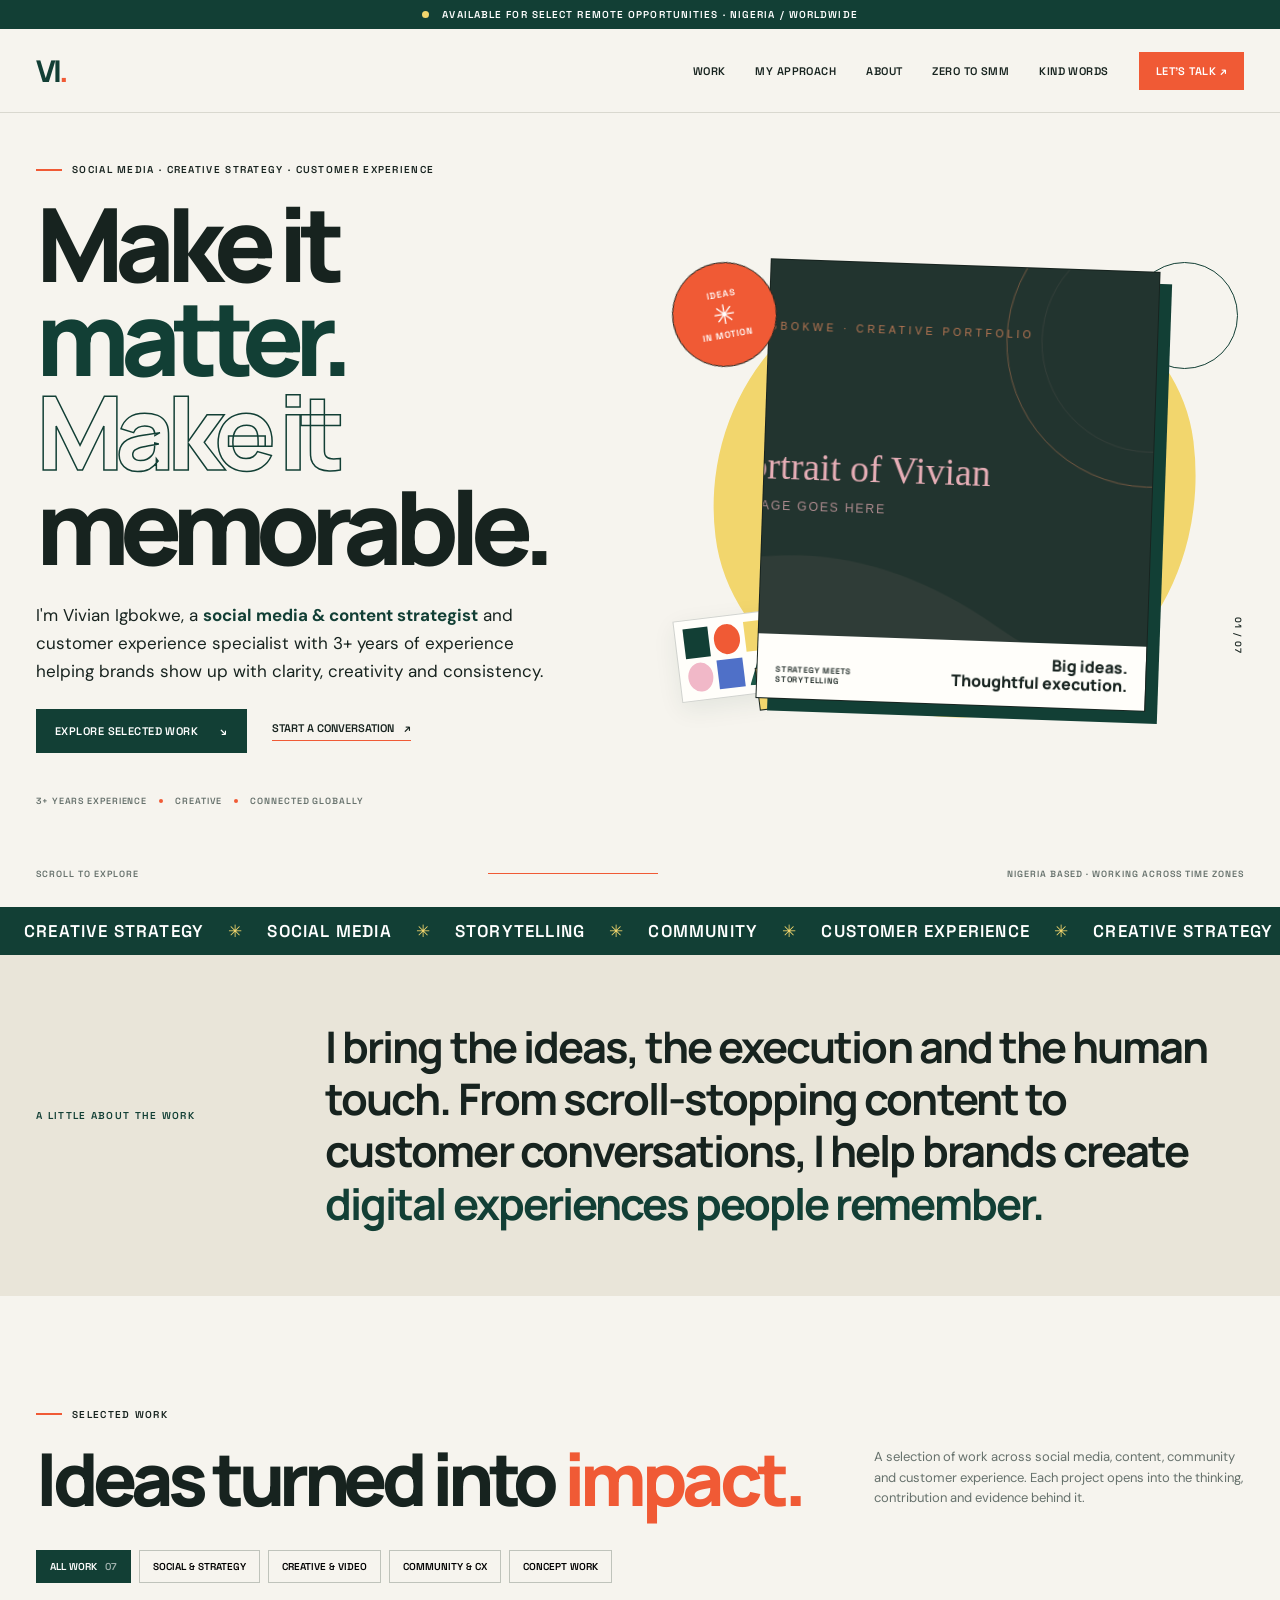
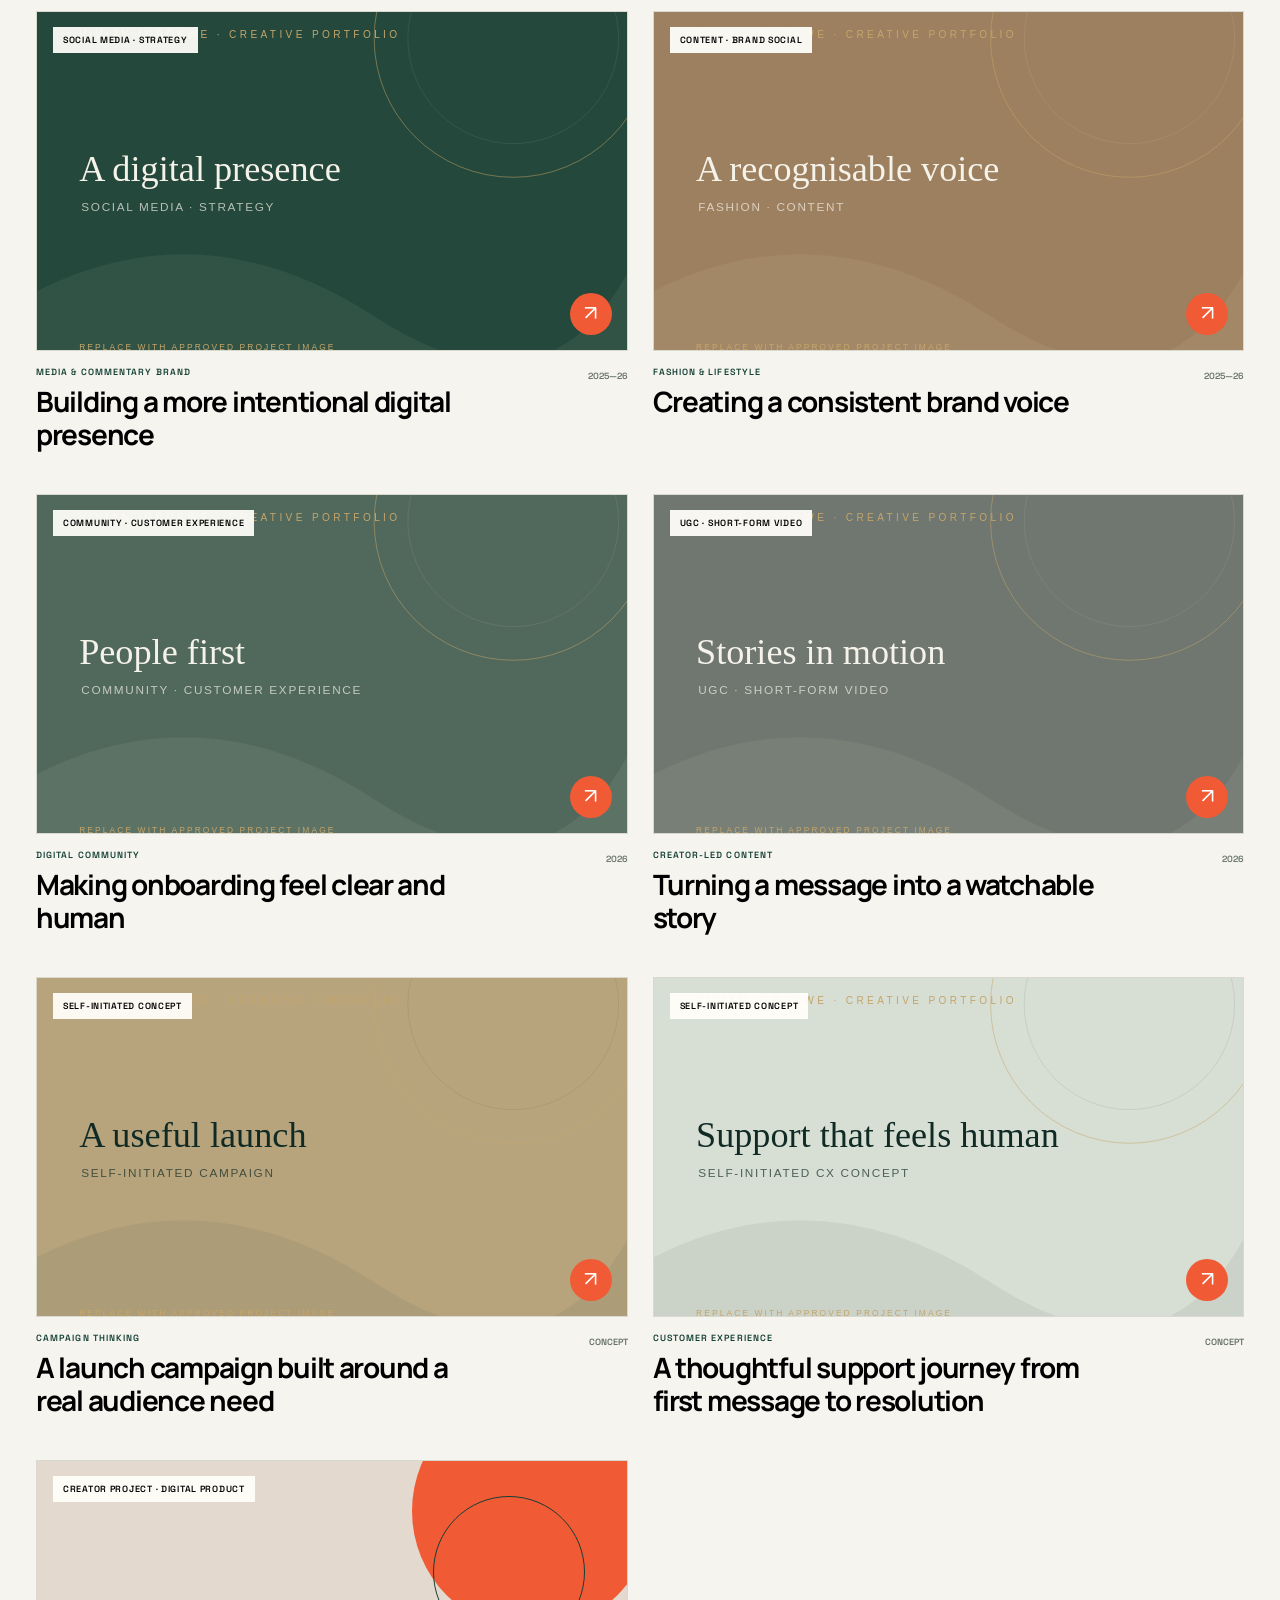
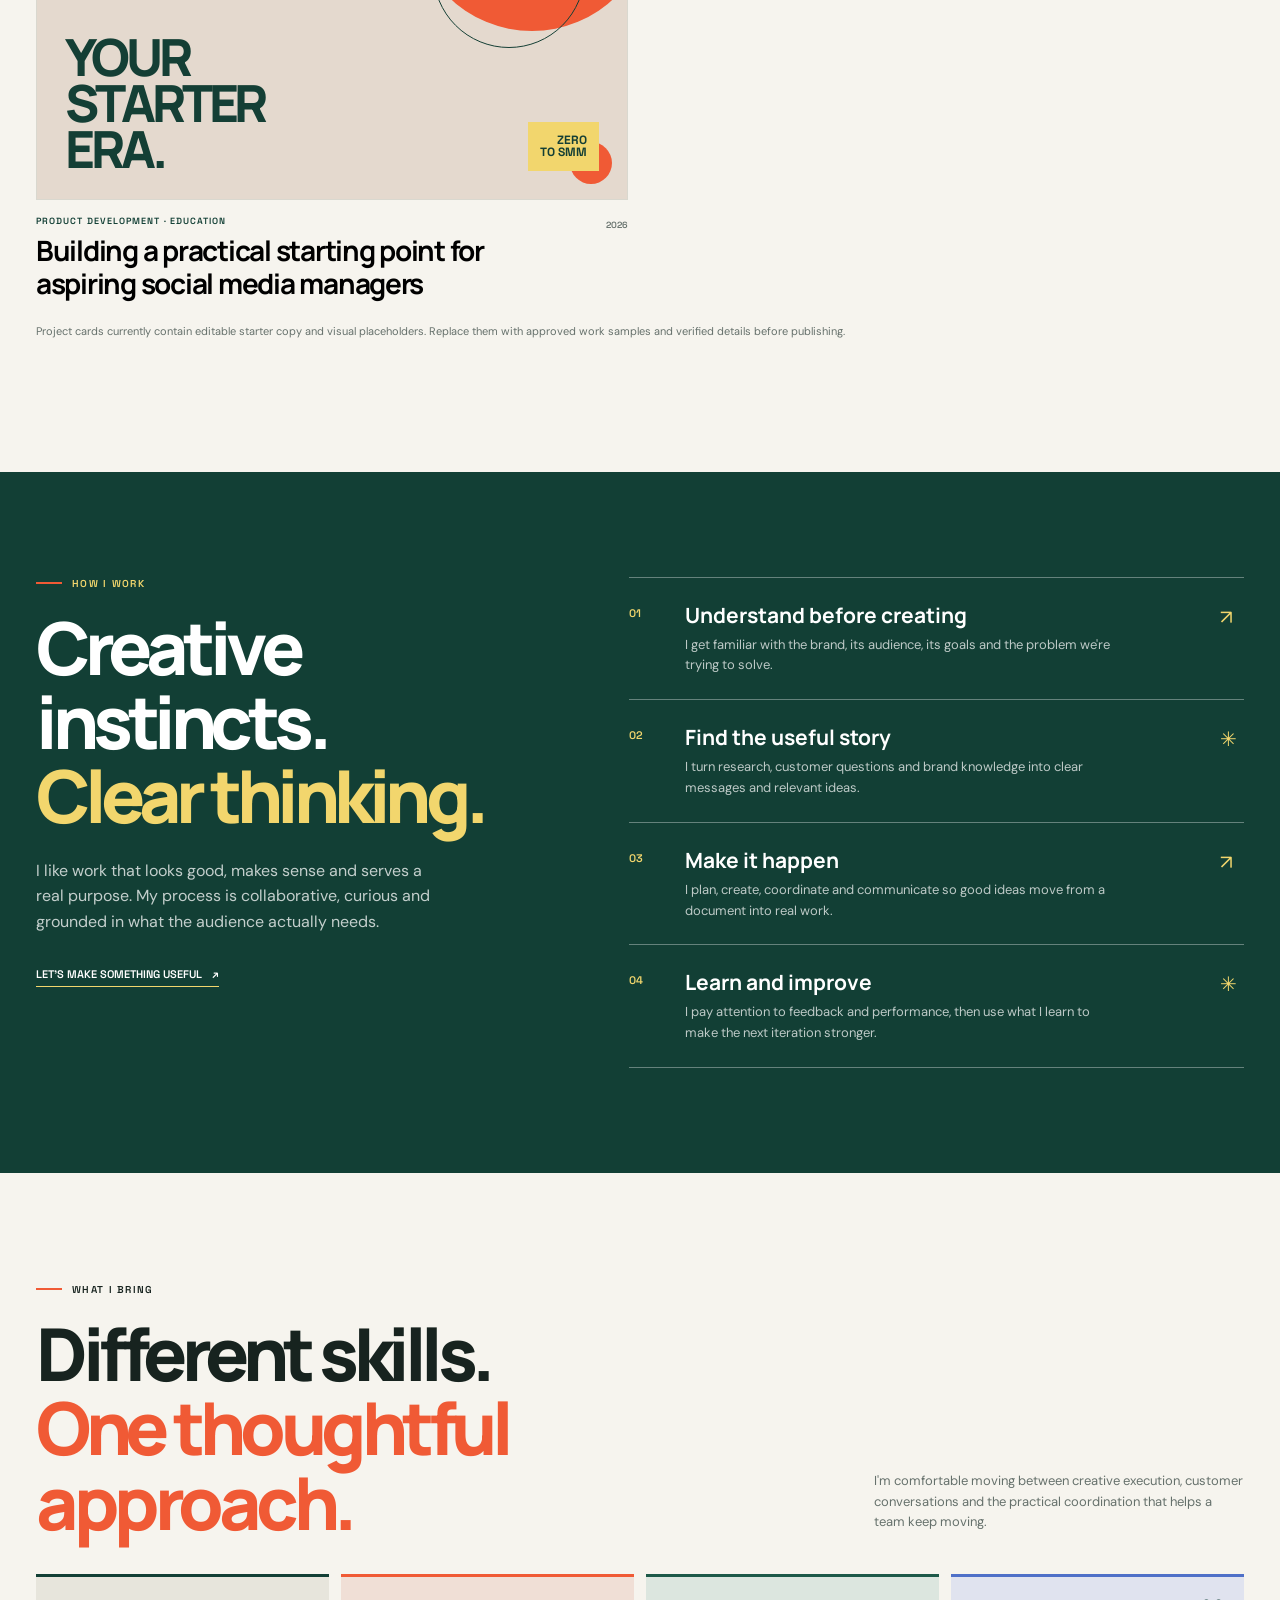
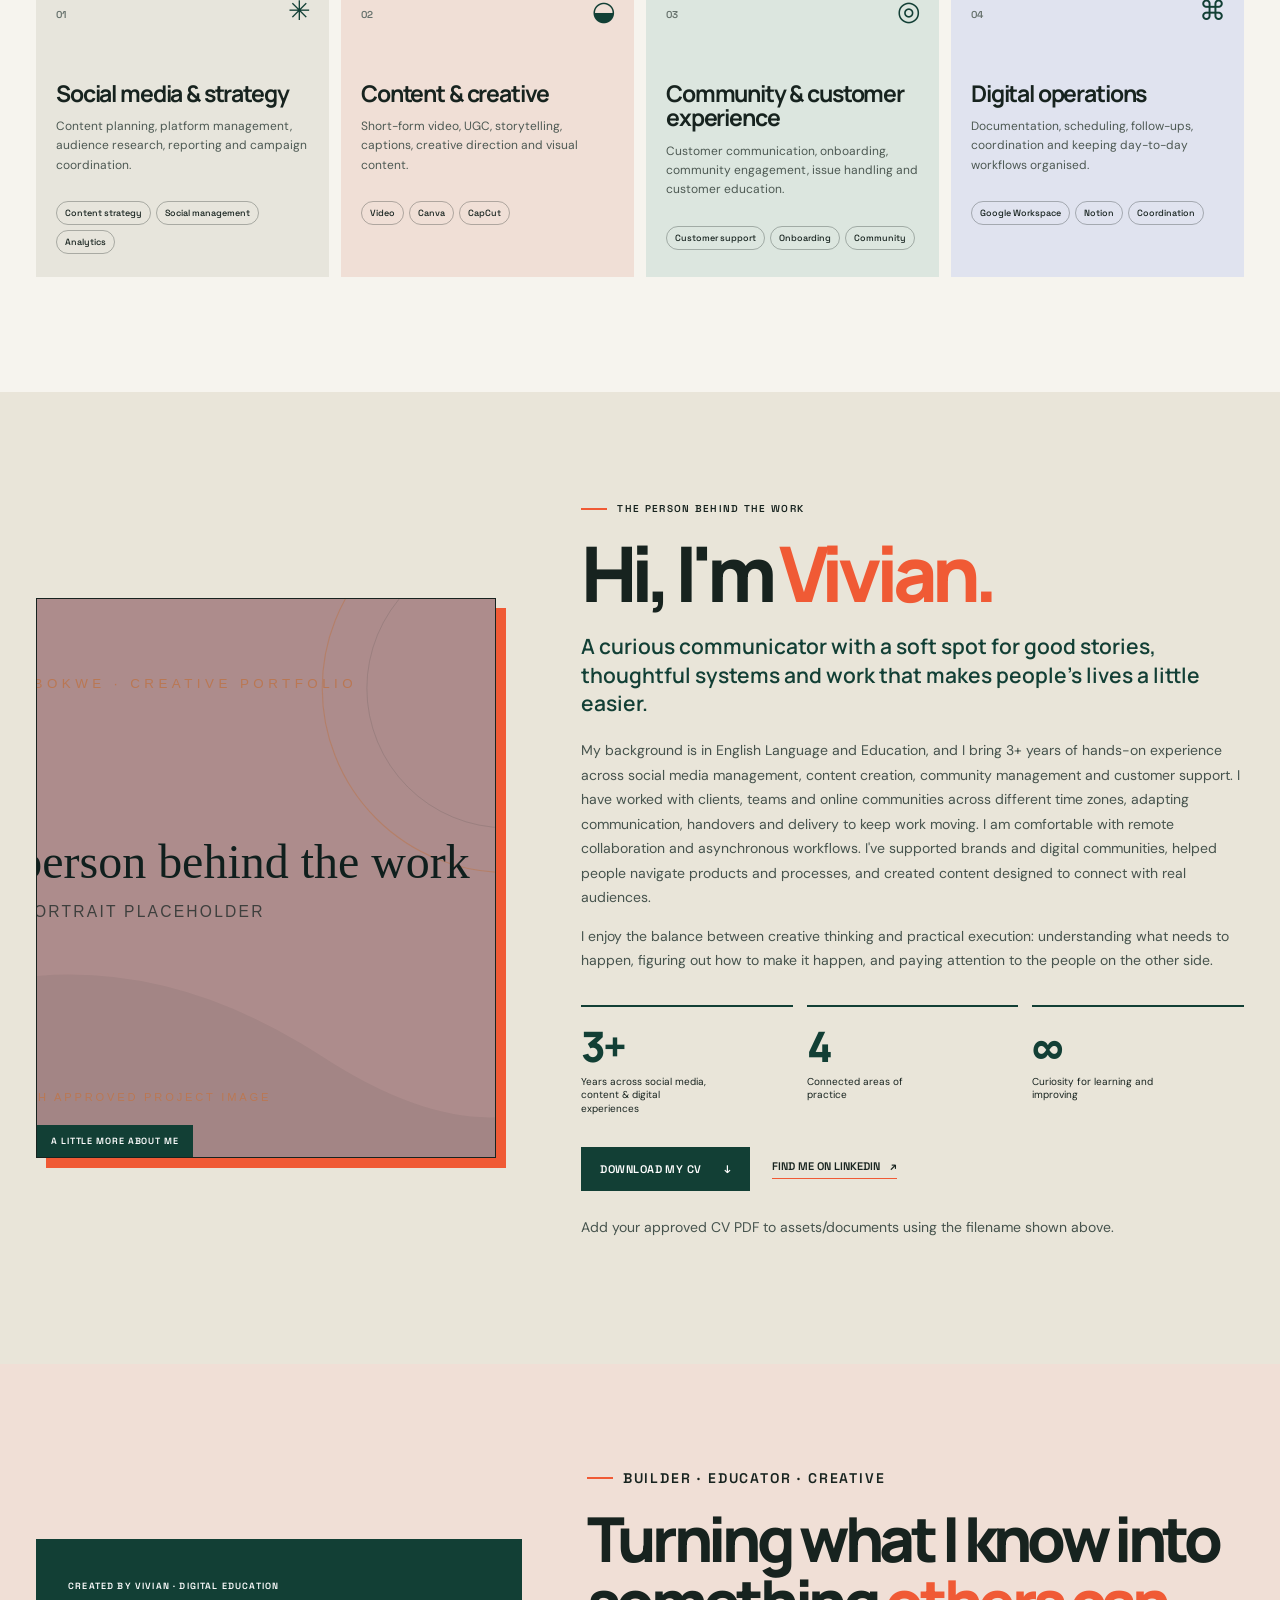
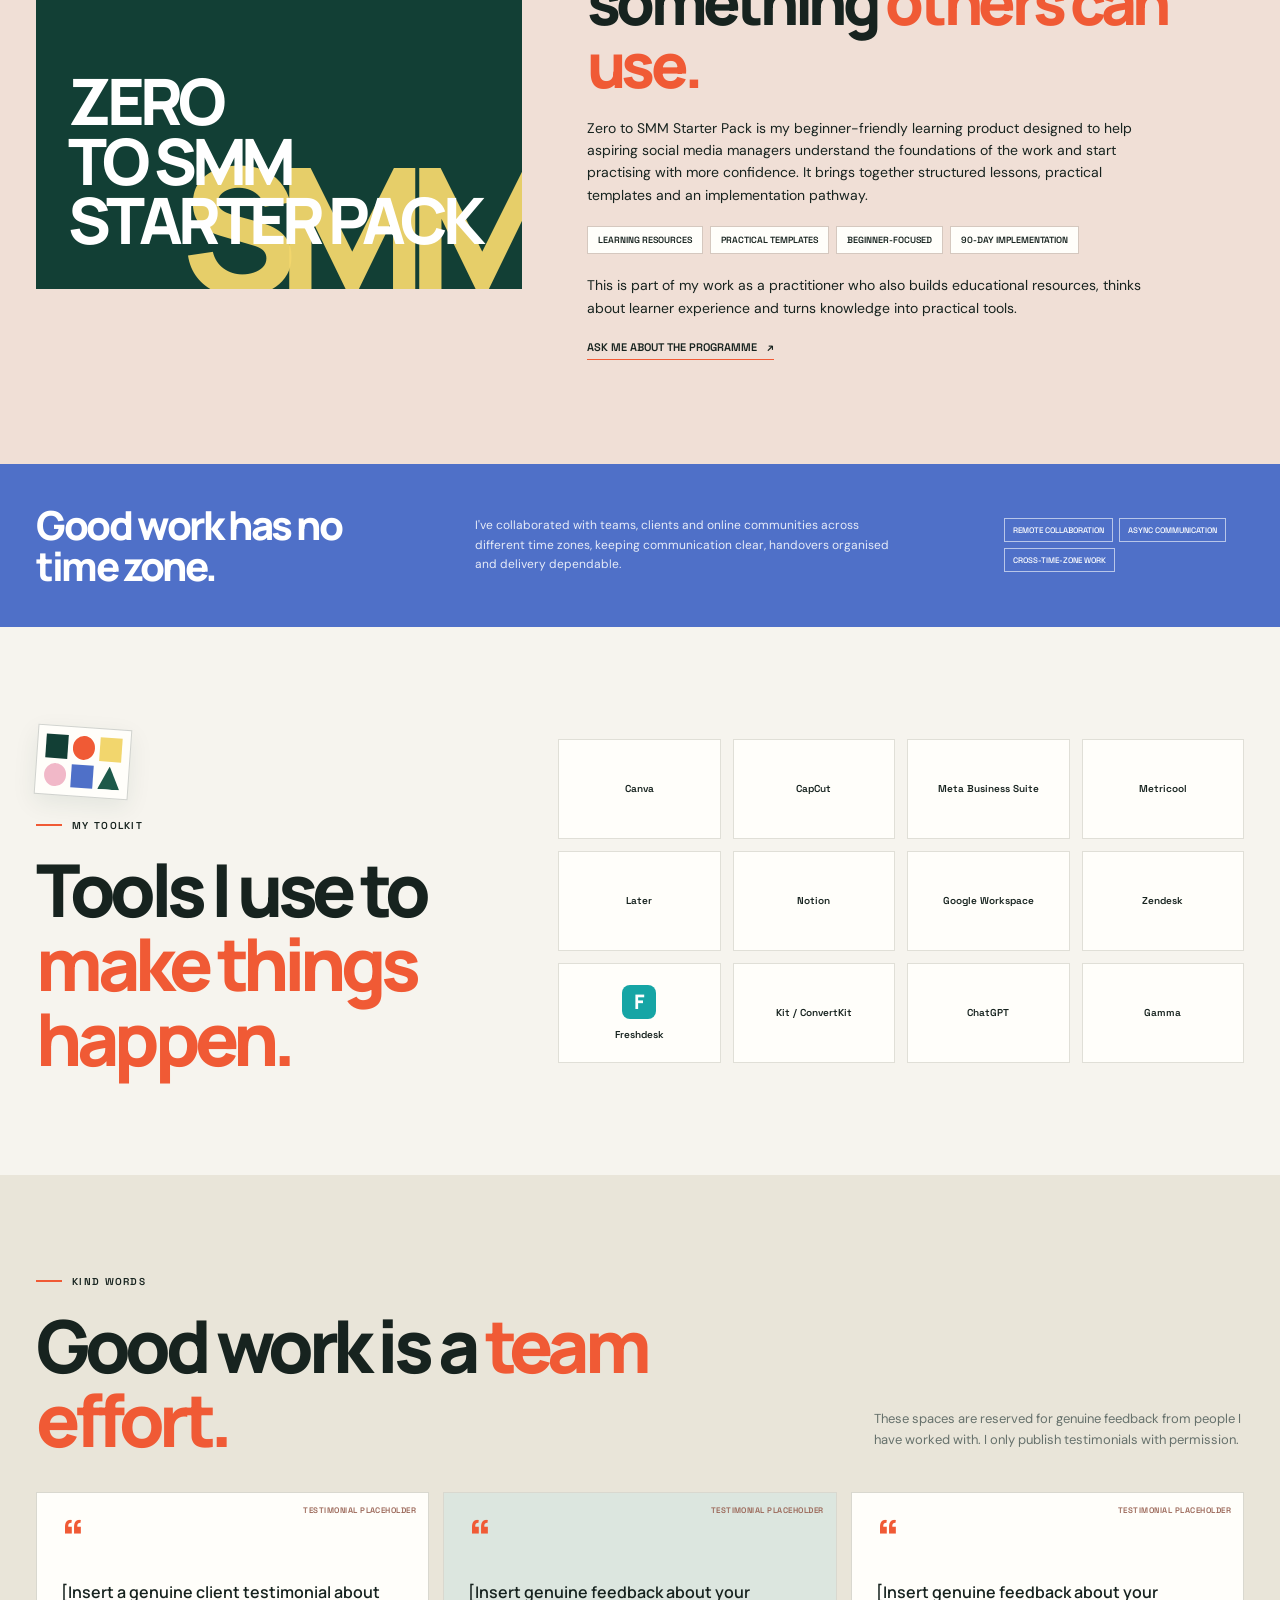
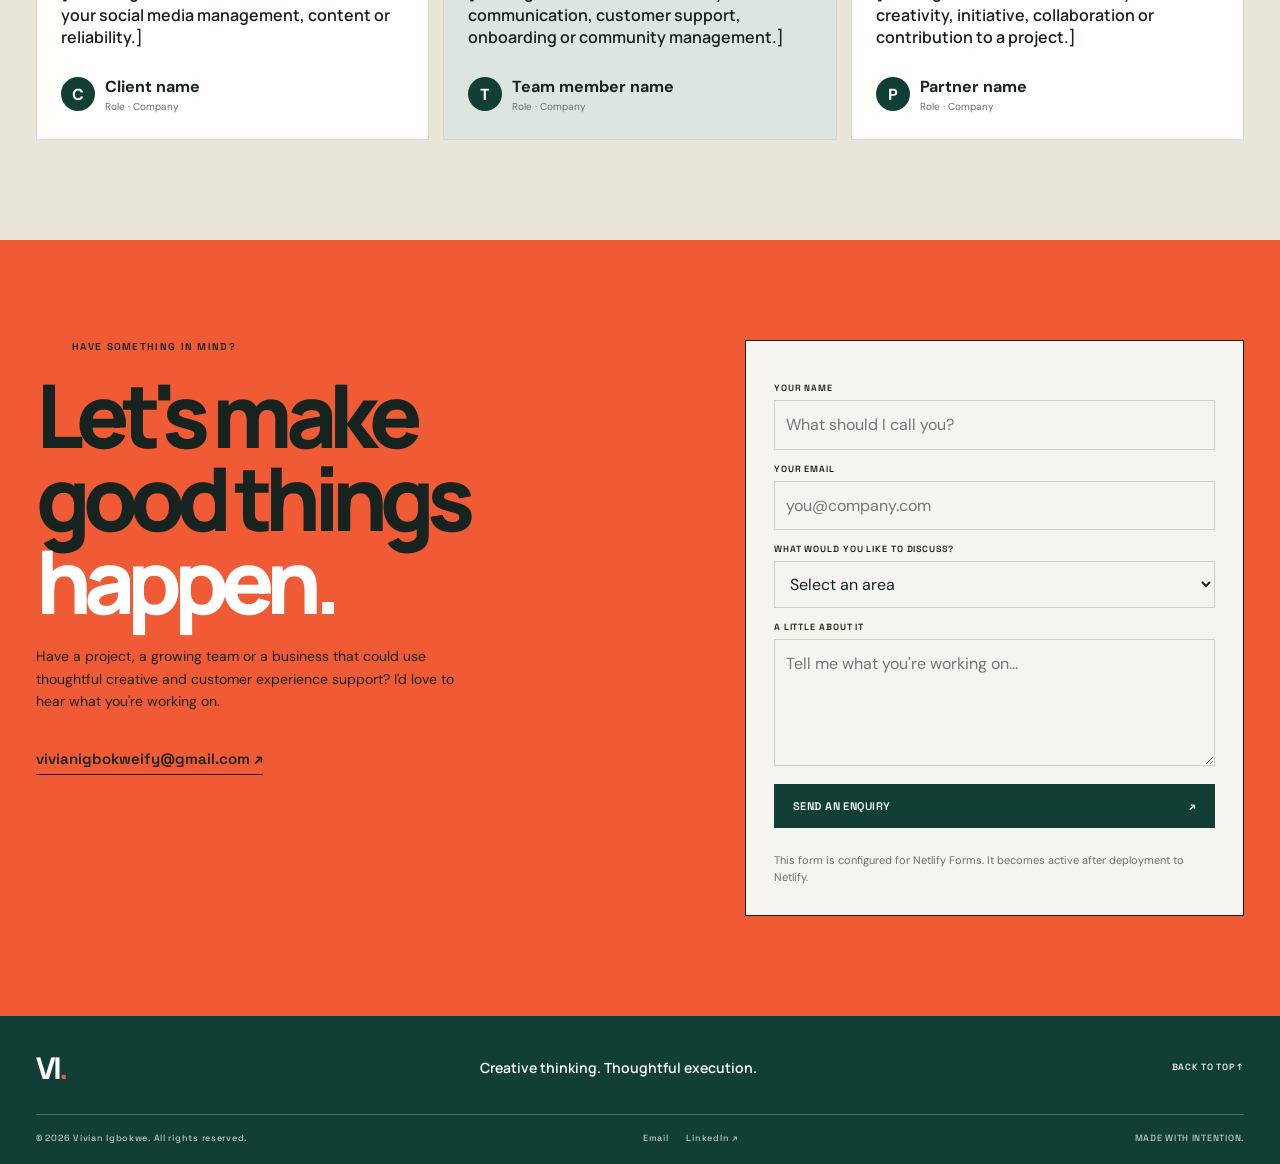
==== vivian-igbokwe-creative-portfolio-enhanced/vivian-creative-portfolio/index.html @ 4ad21cff "Add files via upload" ====
<!doctype html>
<html lang="en">
<head>
  <meta charset="utf-8">
  <meta name="viewport" content="width=device-width, initial-scale=1">
  <meta name="theme-color" content="#0e4a38">
  <meta name="description" content="Vivian Igbokwe is a social media and content strategist with 3+ years of experience across digital storytelling, community management and customer experience. Explore selected work, case studies and creative projects.">
  <meta property="og:title" content="Vivian Igbokwe | Creative Portfolio">
  <meta property="og:description" content="Social media, content, community and customer experience.">
  <meta property="og:type" content="website">
  <meta property="og:image" content="assets/images/og-cover.svg">
  <title>Vivian Igbokwe | Creative Portfolio</title>
  <link rel="icon" type="image/svg+xml" href="assets/images/favicon.svg">
  <link rel="preconnect" href="https://fonts.googleapis.com">
  <link rel="preconnect" href="https://fonts.gstatic.com" crossorigin>
  <link href="https://fonts.googleapis.com/css2?family=DM+Sans:wght@400;500;600;700&family=Manrope:wght@400;500;600;700;800&family=Space+Grotesk:wght@400;500;600;700&display=swap" rel="stylesheet">
  <link rel="stylesheet" href="assets/css/styles.css">
</head>
<body>
  <div class="announcement"><span class="availability-dot"></span> Available for select remote opportunities <span class="announcement-sep">·</span> Nigeria / Worldwide</div>
  <header class="site-header" id="top">
    <a class="wordmark" href="#top" aria-label="Vivian Igbokwe home">VI<span>.</span></a>
    <button class="menu-toggle" aria-label="Open navigation" aria-expanded="false"><span></span><span></span></button>
    <nav class="main-nav" aria-label="Main navigation">
      <a href="#work">Work</a><a href="#approach">My approach</a><a href="#about">About</a><a href="#zero-to-smm">Zero to SMM</a><a href="#kind-words">Kind words</a>
      <a class="nav-contact" href="#contact">Let's talk <span>↗</span></a>
    </nav>
  </header>

  <main>
    <section class="hero section-shell">
      <div class="hero-copy reveal">
        <p class="eyebrow"><span class="eyebrow-line"></span> SOCIAL MEDIA · CREATIVE STRATEGY · CUSTOMER EXPERIENCE</p>
        <h1>Make it<br><span class="green-word">matter.</span><br><span class="outlined">Make it</span><br>memorable.</h1>
        <p class="hero-intro">I'm Vivian Igbokwe, a <strong>social media & content strategist</strong> and customer experience specialist with 3+ years of experience helping brands show up with clarity, creativity and consistency.</p>
        <div class="hero-actions">
          <a class="button button-dark" href="#work">Explore selected work <span>↘</span></a>
          <a class="text-link" href="#contact">Start a conversation <span>↗</span></a>
        </div>
        <div class="hero-meta"><span>3+ YEARS EXPERIENCE</span><i></i><span>CREATIVE</span><i></i><span>CONNECTED GLOBALLY</span></div>
      </div>
      <div class="hero-art reveal"><div class="pattern-tile pattern-hero" aria-hidden="true"><span></span><span></span><span></span><span></span><span></span><span></span><b>V.</b></div>
        <div class="hero-orbit orbit-one"></div><div class="hero-orbit orbit-two"></div>
        <div class="hero-image-frame">
          <img src="assets/images/vivian-portrait-placeholder.svg" alt="Replace with Vivian's professional portrait">
          <div class="portrait-note"><span>STRATEGY MEETS STORYTELLING</span><strong>Big ideas.<br>Thoughtful execution.</strong></div>
        </div>
        <div class="floating-stamp"><span>IDEAS</span><b>✳</b><span>IN MOTION</span></div>
        <span class="hero-index">01 / 07</span>
      </div>
      <div class="hero-bottom"><span>SCROLL TO EXPLORE</span><span class="scroll-line"></span><span>NIGERIA BASED · WORKING ACROSS TIME ZONES</span></div>
    </section>
    <div class="ticker" aria-label="Creative strategy, social media, storytelling, community and customer experience"><div class="ticker-track"><span>CREATIVE STRATEGY</span><b>✳</b><span>SOCIAL MEDIA</span><b>✳</b><span>STORYTELLING</span><b>✳</b><span>COMMUNITY</span><b>✳</b><span>CUSTOMER EXPERIENCE</span><b>✳</b><span>CREATIVE STRATEGY</span><b>✳</b><span>SOCIAL MEDIA</span><b>✳</b><span>STORYTELLING</span><b>✳</b></div></div>

    <section class="intro-band">
      <div class="section-shell intro-grid">
        <p class="eyebrow">A LITTLE ABOUT THE WORK</p>
        <p class="intro-statement">I bring the ideas, the execution and the human touch. From scroll-stopping content to customer conversations, I help brands create <em>digital experiences people remember.</em></p>
      </div>
    </section>

    <section class="work-section section-shell" id="work">
      <div class="section-heading reveal">
        <div><p class="eyebrow"><span class="eyebrow-line"></span> SELECTED WORK</p><h2>Ideas turned into <em>impact.</em></h2></div>
        <p>A selection of work across social media, content, community and customer experience. Each project opens into the thinking, contribution and evidence behind it.</p>
      </div>
      <div class="filter-row" role="group" aria-label="Filter projects">
        <button class="filter-button active" data-filter="all">All work <span>07</span></button>
        <button class="filter-button" data-filter="social">Social & strategy</button>
        <button class="filter-button" data-filter="creative">Creative & video</button>
        <button class="filter-button" data-filter="experience">Community & CX</button>
        <button class="filter-button" data-filter="concept">Concept work</button>
      </div>
      <div class="project-grid" id="project-grid">
        <article class="project-card project-large reveal" data-category="social" data-project="what">
          <button class="project-open" aria-label="View WhatAreWeDoingSef case study">
            <div class="project-visual visual-media">
              <img src="assets/images/project-media.svg" alt="Media brand case study visual placeholder">
              <span class="visual-label">SOCIAL MEDIA · STRATEGY</span><span class="project-arrow">↗</span>
            </div>
            <div class="project-info"><div><p class="project-client">MEDIA & COMMENTARY BRAND</p><h3>Building a more intentional digital presence</h3></div><span class="project-year">2025—26</span></div>
          </button>
        </article>
        <article class="project-card reveal" data-category="social" data-project="fashion">
          <button class="project-open" aria-label="View fashion brand case study">
            <div class="project-visual visual-fashion"><img src="assets/images/project-fashion.svg" alt="Fashion brand content placeholder"><span class="visual-label">CONTENT · BRAND SOCIAL</span><span class="project-arrow">↗</span></div>
            <div class="project-info"><div><p class="project-client">FASHION & LIFESTYLE</p><h3>Creating a consistent brand voice</h3></div><span class="project-year">2025—26</span></div>
          </button>
        </article>
        <article class="project-card reveal" data-category="experience" data-project="golden">
          <button class="project-open" aria-label="View community and customer experience case study">
            <div class="project-visual visual-community"><img src="assets/images/project-community.svg" alt="Community management project placeholder"><span class="visual-label">COMMUNITY · CUSTOMER EXPERIENCE</span><span class="project-arrow">↗</span></div>
            <div class="project-info"><div><p class="project-client">DIGITAL COMMUNITY</p><h3>Making onboarding feel clear and human</h3></div><span class="project-year">2026</span></div>
          </button>
        </article>
        <article class="project-card reveal" data-category="creative" data-project="ugc">
          <button class="project-open" aria-label="View UGC and video creative case study">
            <div class="project-visual visual-video"><img src="assets/images/project-video.svg" alt="Video content project placeholder"><span class="visual-label">UGC · SHORT-FORM VIDEO</span><span class="project-arrow">↗</span></div>
            <div class="project-info"><div><p class="project-client">CREATOR-LED CONTENT</p><h3>Turning a message into a watchable story</h3></div><span class="project-year">2026</span></div>
          </button>
        </article>
        <article class="project-card reveal" data-category="concept" data-project="campaign">
          <button class="project-open" aria-label="View sample campaign concept">
            <div class="project-visual visual-campaign"><img src="assets/images/project-campaign.svg" alt="Sample campaign concept placeholder"><span class="visual-label">SELF-INITIATED CONCEPT</span><span class="project-arrow">↗</span></div>
            <div class="project-info"><div><p class="project-client">CAMPAIGN THINKING</p><h3>A launch campaign built around a real audience need</h3></div><span class="project-year">CONCEPT</span></div>
          </button>
        </article>
        <article class="project-card reveal" data-category="concept" data-project="support">
          <button class="project-open" aria-label="View customer support workflow concept">
            <div class="project-visual visual-support"><img src="assets/images/project-support.svg" alt="Customer support workflow placeholder"><span class="visual-label">SELF-INITIATED CONCEPT</span><span class="project-arrow">↗</span></div>
            <div class="project-info"><div><p class="project-client">CUSTOMER EXPERIENCE</p><h3>A thoughtful support journey from first message to resolution</h3></div><span class="project-year">CONCEPT</span></div>
          </button>
        </article>
        <article class="project-card reveal" data-category="creative" data-project="zero">
          <button class="project-open" aria-label="View Zero to SMM Starter Pack case study">
            <div class="project-visual visual-campaign"><div class="zero-graphic"><span>YOUR<br>STARTER<br>ERA.</span><b>ZERO<br>TO SMM</b></div><span class="visual-label">CREATOR PROJECT · DIGITAL PRODUCT</span><span class="project-arrow">↗</span></div>
            <div class="project-info"><div><p class="project-client">PRODUCT DEVELOPMENT · EDUCATION</p><h3>Building a practical starting point for aspiring social media managers</h3></div><span class="project-year">2026</span></div>
          </button>
        </article>
      </div>
      <p class="work-footnote">Project cards currently contain editable starter copy and visual placeholders. Replace them with approved work samples and verified details before publishing.</p>
    </section>

    <section class="approach-section" id="approach">
      <div class="section-shell approach-layout">
        <div class="approach-heading reveal"><p class="eyebrow"><span class="eyebrow-line"></span> HOW I WORK</p><h2>Creative instincts.<br><em>Clear thinking.</em></h2><p>I like work that looks good, makes sense and serves a real purpose. My process is collaborative, curious and grounded in what the audience actually needs.</p><a class="text-link" href="#contact">Let's make something useful <span>↗</span></a></div>
        <div class="steps-list">
          <div class="step reveal"><span class="step-number">01</span><div><h3>Understand before creating</h3><p>I get familiar with the brand, its audience, its goals and the problem we're trying to solve.</p></div><span class="step-symbol">↗</span></div>
          <div class="step reveal"><span class="step-number">02</span><div><h3>Find the useful story</h3><p>I turn research, customer questions and brand knowledge into clear messages and relevant ideas.</p></div><span class="step-symbol">✳</span></div>
          <div class="step reveal"><span class="step-number">03</span><div><h3>Make it happen</h3><p>I plan, create, coordinate and communicate so good ideas move from a document into real work.</p></div><span class="step-symbol">↗</span></div>
          <div class="step reveal"><span class="step-number">04</span><div><h3>Learn and improve</h3><p>I pay attention to feedback and performance, then use what I learn to make the next iteration stronger.</p></div><span class="step-symbol">✳</span></div>
        </div>
      </div>
    </section>

    <section class="capabilities-section section-shell">
      <div class="section-heading reveal"><div><p class="eyebrow"><span class="eyebrow-line"></span> WHAT I BRING</p><h2>Different skills.<br><em>One thoughtful approach.</em></h2></div><p>I'm comfortable moving between creative execution, customer conversations and the practical coordination that helps a team keep moving.</p></div>
      <div class="capability-grid">
        <div class="capability-card reveal"><span class="cap-number">01</span><span class="cap-icon">✳</span><h3>Social media & strategy</h3><p>Content planning, platform management, audience research, reporting and campaign coordination.</p><div class="tag-list"><span>Content strategy</span><span>Social management</span><span>Analytics</span></div></div>
        <div class="capability-card reveal"><span class="cap-number">02</span><span class="cap-icon">◒</span><h3>Content & creative</h3><p>Short-form video, UGC, storytelling, captions, creative direction and visual content.</p><div class="tag-list"><span>Video</span><span>Canva</span><span>CapCut</span></div></div>
        <div class="capability-card reveal"><span class="cap-number">03</span><span class="cap-icon">◎</span><h3>Community & customer experience</h3><p>Customer communication, onboarding, community engagement, issue handling and customer education.</p><div class="tag-list"><span>Customer support</span><span>Onboarding</span><span>Community</span></div></div>
        <div class="capability-card reveal"><span class="cap-number">04</span><span class="cap-icon">⌘</span><h3>Digital operations</h3><p>Documentation, scheduling, follow-ups, coordination and keeping day-to-day workflows organised.</p><div class="tag-list"><span>Google Workspace</span><span>Notion</span><span>Coordination</span></div></div>
      </div>
    </section>

    <section class="about-section" id="about">
      <div class="section-shell about-layout">
        <div class="about-image reveal"><img src="assets/images/about-portrait-placeholder.svg" alt="Replace with a second professional portrait of Vivian"><span class="image-caption">A LITTLE MORE ABOUT ME</span></div>
        <div class="about-copy reveal"><p class="eyebrow"><span class="eyebrow-line"></span> THE PERSON BEHIND THE WORK</p><h2>Hi, I'm <em>Vivian.</em></h2><p class="about-lead">A curious communicator with a soft spot for good stories, thoughtful systems and work that makes people's lives a little easier.</p><p>My background is in English Language and Education, and I bring 3+ years of hands-on experience across social media management, content creation, community management and customer support. I have worked with clients, teams and online communities across different time zones, adapting communication, handovers and delivery to keep work moving. I am comfortable with remote collaboration and asynchronous workflows. I've supported brands and digital communities, helped people navigate products and processes, and created content designed to connect with real audiences.</p><p>I enjoy the balance between creative thinking and practical execution: understanding what needs to happen, figuring out how to make it happen, and paying attention to the people on the other side.</p>
          <div class="about-facts"><div><strong>3+</strong><span>Years across social media, content & digital experiences</span></div><div><strong>4</strong><span>Connected areas of practice</span></div><div><strong>∞</strong><span>Curiosity for learning and improving</span></div></div>
          <div class="about-links"><a class="button button-light" href="assets/documents/vivian-igbokwe-cv.pdf" download>Download my CV <span>↓</span></a><a class="text-link" href="https://www.linkedin.com/in/vivianigbokwe" target="_blank" rel="noreferrer">Find me on LinkedIn <span>↗</span></a></div>
          <p class="small-note">Add your approved CV PDF to assets/documents using the filename shown above.</p>
        </div>
      </div>
    </section>

    <section class="achievement-section" id="zero-to-smm">
      <div class="section-shell achievement-layout">
        <div class="achievement-visual reveal"><span class="pack-label">CREATED BY VIVIAN · DIGITAL EDUCATION</span><h3>ZERO<br>TO SMM<br>STARTER PACK</h3></div>
        <div class="achievement-copy reveal"><p class="eyebrow"><span class="eyebrow-line"></span> BUILDER · EDUCATOR · CREATIVE</p><h2>Turning what I know into something <em>others can use.</em></h2>
          <p>Zero to SMM Starter Pack is my beginner-friendly learning product designed to help aspiring social media managers understand the foundations of the work and start practising with more confidence. It brings together structured lessons, practical templates and an implementation pathway.</p>
          <div class="achievement-points"><span>Learning resources</span><span>Practical templates</span><span>Beginner-focused</span><span>90-day implementation</span></div>
          <p>This is part of my work as a practitioner who also builds educational resources, thinks about learner experience and turns knowledge into practical tools.</p>
          <a class="text-link" href="#contact">Ask me about the programme <span>↗</span></a>
        </div>
      </div>
    </section>
    <section class="timezone-band"><div class="section-shell timezone-inner"><h3>Good work has no time zone.</h3><p>I've collaborated with teams, clients and online communities across different time zones, keeping communication clear, handovers organised and delivery dependable.</p><div class="timezone-pills"><span>REMOTE COLLABORATION</span><span>ASYNC COMMUNICATION</span><span>CROSS-TIME-ZONE WORK</span></div></div></section>

    <section class="tools-section section-shell">
      <div class="tools-intro"><div class="pattern-tile pattern-tools" aria-hidden="true"><span></span><span></span><span></span><span></span><span></span><span></span></div><p class="eyebrow"><span class="eyebrow-line"></span> MY TOOLKIT</p><h2>Tools I use to<br><em>make things happen.</em></h2></div>
      <div class="tools-logo-grid">
        <div class="tool-logo"><img src="https://cdn.simpleicons.org/canva/00C4CC" alt="" onerror="this.style.display='none'"><span>Canva</span></div>
        <div class="tool-logo"><img src="https://cdn.simpleicons.org/capcut/111111" alt="" onerror="this.style.display='none'"><span>CapCut</span></div>
        <div class="tool-logo"><img src="https://cdn.simpleicons.org/meta/0866FF" alt="" onerror="this.style.display='none'"><span>Meta Business Suite</span></div>
        <div class="tool-logo"><img src="https://cdn.simpleicons.org/metricool/111111" alt="" onerror="this.style.display='none'"><span>Metricool</span></div>
        <div class="tool-logo"><img src="https://cdn.simpleicons.org/later/111111" alt="" onerror="this.style.display='none'"><span>Later</span></div>
        <div class="tool-logo"><img src="https://cdn.simpleicons.org/notion/111111" alt="" onerror="this.style.display='none'"><span>Notion</span></div>
        <div class="tool-logo"><img src="https://cdn.simpleicons.org/googleworkspace/4285F4" alt="" onerror="this.style.display='none'"><span>Google Workspace</span></div>
        <div class="tool-logo"><img src="https://cdn.simpleicons.org/zendesk/03363D" alt="" onerror="this.style.display='none'"><span>Zendesk</span></div>
        <div class="tool-logo tool-text-logo"><span class="tool-monogram">F</span><span>Freshdesk</span></div>
        <div class="tool-logo"><img src="https://cdn.simpleicons.org/kit/000000" alt="" onerror="this.style.display='none'"><span>Kit / ConvertKit</span></div>
        <div class="tool-logo"><img src="https://cdn.simpleicons.org/openai/111111" alt="" onerror="this.style.display='none'"><span>ChatGPT</span></div>
        <div class="tool-logo"><img src="https://cdn.simpleicons.org/gamma/111111" alt="" onerror="this.style.display='none'"><span>Gamma</span></div>
      </div>
    </section>

    <section class="testimonials-section" id="kind-words">
      <div class="section-shell">
        <div class="section-heading reveal"><div><p class="eyebrow"><span class="eyebrow-line"></span> KIND WORDS</p><h2>Good work is a <em>team effort.</em></h2></div><p>These spaces are reserved for genuine feedback from people I have worked with. I only publish testimonials with permission.</p></div>
        <div class="testimonial-grid">
          <blockquote class="testimonial-card reveal"><span class="quote-mark">“</span><p>[Insert a genuine client testimonial about your social media management, content or reliability.]</p><footer><span class="avatar-initial">C</span><span><strong>Client name</strong><small>Role · Company</small></span></footer><span class="placeholder-label">TESTIMONIAL PLACEHOLDER</span></blockquote>
          <blockquote class="testimonial-card testimonial-featured reveal"><span class="quote-mark">“</span><p>[Insert genuine feedback about your communication, customer support, onboarding or community management.]</p><footer><span class="avatar-initial">T</span><span><strong>Team member name</strong><small>Role · Company</small></span></footer><span class="placeholder-label">TESTIMONIAL PLACEHOLDER</span></blockquote>
          <blockquote class="testimonial-card reveal"><span class="quote-mark">“</span><p>[Insert genuine feedback about your creativity, initiative, collaboration or contribution to a project.]</p><footer><span class="avatar-initial">P</span><span><strong>Partner name</strong><small>Role · Company</small></span></footer><span class="placeholder-label">TESTIMONIAL PLACEHOLDER</span></blockquote>
        </div>
      </div>
    </section>

    <section class="contact-section" id="contact">
      <div class="section-shell contact-layout">
        <div class="contact-copy reveal"><p class="eyebrow"><span class="eyebrow-line"></span> HAVE SOMETHING IN MIND?</p><h2>Let's make<br>good things <em>happen.</em></h2><p>Have a project, a growing team or a business that could use thoughtful creative and customer experience support? I'd love to hear what you're working on.</p><a class="contact-email" href="mailto:vivianigbokweify@gmail.com">vivianigbokweify@gmail.com <span>↗</span></a></div>
        <form class="contact-form reveal" name="portfolio-contact" method="POST" data-netlify="true" netlify-honeypot="bot-field" action="/success.html">
          <input type="hidden" name="form-name" value="portfolio-contact">
          <p class="hidden-field"><label>Leave this empty: <input name="bot-field"></label></p>
          <label for="name">Your name</label><input id="name" name="name" type="text" placeholder="What should I call you?" required>
          <label for="email">Your email</label><input id="email" name="email" type="email" placeholder="you@company.com" required>
          <label for="interest">What would you like to discuss?</label><select id="interest" name="interest" required><option value="" disabled selected>Select an area</option><option>Social media & content</option><option>Customer success & community</option><option>Creative / UGC project</option><option>Operations & coordination</option><option>Something else</option></select>
          <label for="message">A little about it</label><textarea id="message" name="message" rows="4" placeholder="Tell me what you're working on..." required></textarea>
          <button class="button button-gold" type="submit">Send an enquiry <span>↗</span></button>
          <p class="form-note">This form is configured for Netlify Forms. It becomes active after deployment to Netlify.</p>
        </form>
      </div>
    </section>
  </main>

  <footer class="site-footer">
    <div class="section-shell footer-top"><a class="wordmark wordmark-footer" href="#top">VI<span>.</span></a><p>Creative thinking. Thoughtful execution.</p><a class="back-top" href="#top">BACK TO TOP ↑</a></div>
    <div class="section-shell footer-bottom"><span>© <span id="year"></span> Vivian Igbokwe. All rights reserved.</span><div><a href="mailto:vivianigbokweify@gmail.com">Email</a><a href="https://www.linkedin.com/in/vivianigbokwe" target="_blank" rel="noreferrer">LinkedIn ↗</a></div><span>MADE WITH INTENTION.</span></div>
  </footer>

  <dialog class="project-dialog" id="project-dialog">
    <button class="dialog-close" aria-label="Close case study">×</button>
    <div class="dialog-content" id="dialog-content"></div>
  </dialog>
  <script src="assets/js/app.js"></script>
</body>
</html>
---- vivian-igbokwe-creative-portfolio-enhanced/vivian-creative-portfolio/assets/css/styles.css ----
@import url('https://fonts.googleapis.com/css2?family=DM+Sans:wght@400;500;600;700&family=Manrope:wght@400;500;600;700;800&family=Space+Grotesk:wght@400;500;600;700&display=swap');
:root{--forest:#123f35;--forest2:#1d5949;--orange:#f05a35;--yellow:#f2d66d;--pink:#f1b8c8;--blue:#4f70c8;--paper:#f6f4ee;--white:#fffefa;--ink:#17231f;--muted:#66716c;--line:#d9d8cf;--display:'Manrope',sans-serif;--body:'DM Sans',sans-serif;--mono:'Space Grotesk',sans-serif}
*{box-sizing:border-box}html{scroll-behavior:smooth}body{margin:0;background:var(--paper);color:var(--ink);font:16px/1.6 var(--body);overflow-x:hidden}a{color:inherit;text-decoration:none}img{max-width:100%;display:block}button,input,select,textarea{font:inherit}.section-shell{width:min(1240px,calc(100% - 72px));margin:auto}.announcement{background:var(--forest);color:#fff;padding:8px 20px;text-align:center;font:600 10px var(--mono);letter-spacing:.11em;text-transform:uppercase}.availability-dot{display:inline-block;width:7px;height:7px;border-radius:50%;background:var(--yellow);margin-right:9px}.site-header{height:84px;display:flex;align-items:center;justify-content:space-between;padding:0 max(36px,calc((100vw - 1240px)/2));border-bottom:1px solid var(--line);background:var(--paper);position:relative;z-index:20}.wordmark{font:800 30px var(--display);letter-spacing:-.1em;color:var(--forest)}.wordmark span{color:var(--orange)}.main-nav{display:flex;align-items:center;gap:30px;font:600 11px var(--mono);text-transform:uppercase;letter-spacing:.04em}.main-nav a:not(.nav-contact):hover{color:var(--orange)}.nav-contact{background:var(--orange);color:#fff;padding:12px 17px}.nav-contact:hover{background:var(--forest)}.menu-toggle{display:none;background:none;border:0}.hero{min-height:690px;display:grid;grid-template-columns:1.02fr .98fr;align-items:center;gap:40px;position:relative;padding-top:50px;padding-bottom:100px}.hero-copy{position:relative;z-index:2}.eyebrow{font:600 10px var(--mono);letter-spacing:.13em;text-transform:uppercase;margin:0 0 20px;display:flex;align-items:center;gap:10px}.eyebrow-line{height:2px;width:26px;background:var(--orange);display:inline-block}.hero h1{font:800 clamp(68px,8vw,112px)/.92 var(--display);letter-spacing:-.085em;margin:0;max-width:730px}.hero h1 .green-word{color:var(--forest)}.hero h1 .outlined{color:transparent;-webkit-text-stroke:1.5px var(--forest)}.hero-intro{font-size:17px;max-width:510px;margin:28px 0 24px;line-height:1.65}.hero-intro strong{color:var(--forest)}.hero-actions{display:flex;align-items:center;gap:25px;flex-wrap:wrap}.button{display:inline-flex;align-items:center;justify-content:space-between;gap:22px;padding:15px 19px;font:600 11px var(--mono);letter-spacing:.04em;text-transform:uppercase;border:0;cursor:pointer;transition:background .2s,transform .2s}.button:hover{transform:translateY(-3px)}.button-dark{background:var(--forest);color:white}.button-dark:hover{background:var(--orange)}.text-link{font:600 11px var(--mono);text-transform:uppercase;border-bottom:1px solid var(--orange);padding-bottom:5px}.text-link span{margin-left:7px}.hero-meta{display:flex;align-items:center;gap:12px;margin-top:42px;font:600 9px var(--mono);letter-spacing:.1em;color:var(--muted)}.hero-meta i{width:4px;height:4px;border-radius:50%;background:var(--orange)}.hero-art{height:530px;position:relative;display:flex;align-items:center;justify-content:center}.hero-art:before{content:"";position:absolute;inset:9% 8% 6% 7%;background:var(--yellow);border-radius:48% 52% 46% 54%/53% 45% 55% 47%;transform:rotate(-7deg)}.hero-art:after{content:"";position:absolute;width:105px;height:105px;border:1px solid var(--forest);border-radius:50%;right:1%;top:8%}.hero-image-frame{width:min(390px,78%);height:440px;position:relative;z-index:2;background:var(--pink);border:1px solid var(--ink);transform:rotate(2deg);overflow:hidden;box-shadow:12px 12px 0 var(--forest)}.hero-image-frame img{width:100%;height:100%;object-fit:cover;mix-blend-mode:multiply}.portrait-note{position:absolute;left:0;right:0;bottom:0;background:var(--white);padding:14px 18px;display:flex;align-items:end;justify-content:space-between;gap:12px}.portrait-note span{font:600 8px var(--mono);letter-spacing:.1em;max-width:100px}.portrait-note strong{font:800 16px/1.12 var(--display);text-align:right}.floating-stamp{position:absolute;z-index:3;left:0;top:8%;width:105px;height:105px;border-radius:50%;background:var(--orange);color:#fff;display:flex;flex-direction:column;align-items:center;justify-content:center;border:1px solid var(--ink);transform:rotate(-10deg);font:600 9px var(--mono);letter-spacing:.1em}.floating-stamp b{font:27px var(--body);line-height:1.1}.hero-index{position:absolute;right:0;bottom:18%;writing-mode:vertical-rl;font:600 9px var(--mono);letter-spacing:.15em}.hero-bottom{position:absolute;bottom:27px;left:0;right:0;display:flex;align-items:center;justify-content:space-between;font:600 9px var(--mono);letter-spacing:.11em;color:var(--muted)}.scroll-line{height:1px;background:var(--orange);flex:1;max-width:170px;margin:0 18px}.ticker{background:var(--forest);color:#fff;white-space:nowrap;overflow:hidden;padding:13px 0;font:600 17px var(--mono);letter-spacing:.07em}.ticker-track{display:inline-block;min-width:200%;animation:marquee 30s linear infinite}.ticker span{margin:0 24px}.ticker b{color:var(--yellow);font-weight:400}@keyframes marquee{to{transform:translateX(-50%)}}.intro-band{background:#e9e5d9;padding:66px 0}.intro-grid{display:grid;grid-template-columns:.42fr 1.58fr;gap:45px}.intro-grid .eyebrow{color:var(--forest)}.intro-statement{font:700 clamp(27px,3.4vw,44px)/1.2 var(--display);letter-spacing:-.045em;margin:0;max-width:950px}.intro-statement em{font-style:normal;color:var(--forest)}.work-section{padding-top:112px;padding-bottom:120px}.section-heading{display:flex;justify-content:space-between;align-items:end;gap:55px;margin-bottom:35px}.section-heading h2,.approach-heading h2,.tools-intro h2{font:800 clamp(46px,5.7vw,76px)/1.02 var(--display);letter-spacing:-.075em;margin:0}.section-heading h2 em,.approach-heading h2 em,.tools-intro h2 em{font-style:normal;color:var(--orange)}.section-heading>p{max-width:370px;font-size:13px;color:var(--muted);margin:0 0 6px}.filter-row{display:flex;flex-wrap:wrap;gap:8px;margin-bottom:28px}.filter-button{padding:9px 13px;border:1px solid #bfc3bb;background:transparent;font:600 10px var(--mono);text-transform:uppercase;cursor:pointer}.filter-button.active,.filter-button:hover{background:var(--forest);color:white;border-color:var(--forest)}.filter-button span{opacity:.6;margin-left:5px}.project-grid{display:grid;grid-template-columns:1fr 1fr;gap:44px 25px}.project-card{min-width:0}.project-card[hidden]{display:none}.project-open{display:block;width:100%;padding:0;border:0;background:none;text-align:left;cursor:pointer}.project-visual{height:340px;position:relative;overflow:hidden;background:#e8e3d8;border:1px solid var(--line);transition:transform .25s,box-shadow .25s}.project-card:nth-child(4n+1) .project-visual{background:#e8e3d8}.project-card:nth-child(4n+2) .project-visual{background:#e5d8ce}.project-card:nth-child(4n+3) .project-visual{background:#dce6df}.project-card:nth-child(4n) .project-visual{background:#dfe3ef}.project-visual img{width:100%;height:100%;object-fit:cover}.project-open:hover .project-visual{transform:translateY(-5px);box-shadow:0 12px 26px rgba(18,63,53,.12)}.visual-label{position:absolute;left:16px;top:15px;background:rgba(255,254,250,.94);padding:7px 10px;font:600 9px var(--mono);letter-spacing:.08em}.project-arrow{position:absolute;right:15px;bottom:15px;width:42px;height:42px;border-radius:50%;display:grid;place-items:center;background:var(--orange);color:white;font-size:21px}.project-info{display:flex;justify-content:space-between;gap:18px;padding:15px 0 0}.project-client{font:600 9px var(--mono);letter-spacing:.12em;color:var(--forest);margin:0 0 7px}.project-info h3{font:700 clamp(20px,2.3vw,28px)/1.16 var(--display);letter-spacing:-.045em;margin:0;max-width:460px}.project-year{font:600 9px var(--mono);white-space:nowrap;padding-top:4px;color:var(--muted)}.work-footnote,.small-note,.form-note{font-size:11px;color:var(--muted);margin-top:24px}.approach-section{background:var(--forest);color:#fff;padding:105px 0}.approach-layout{display:grid;grid-template-columns:.9fr 1.1fr;gap:90px}.approach-heading .eyebrow{color:var(--yellow)}.approach-heading h2{color:white}.approach-heading h2 em{color:var(--yellow)}.approach-heading p:not(.eyebrow){max-width:400px;color:rgba(255,255,255,.75);margin:25px 0}.approach-heading .text-link{border-color:var(--yellow)}.steps-list{border-top:1px solid rgba(255,255,255,.35)}.step{display:grid;grid-template-columns:40px 1fr 24px;gap:16px;padding:23px 0;border-bottom:1px solid rgba(255,255,255,.35)}.step-number{font:600 11px var(--mono);color:var(--yellow);padding-top:5px}.step h3{font:700 21px var(--display);margin:0 0 6px}.step p{font-size:13px;color:rgba(255,255,255,.72);margin:0;max-width:440px}.step-symbol{color:var(--yellow);font-size:20px}.capabilities-section{padding-top:110px;padding-bottom:115px}.capability-grid{display:grid;grid-template-columns:repeat(4,1fr);gap:12px}.capability-card{min-height:290px;padding:23px 20px;background:#e7e5dc;border-top:3px solid var(--forest);position:relative;transition:transform .2s}.capability-card:nth-child(2){background:#f0dfd6;border-color:var(--orange)}.capability-card:nth-child(3){background:#dce6df;border-color:var(--forest2)}.capability-card:nth-child(4){background:#e0e3ef;border-color:var(--blue)}.capability-card:hover{transform:translateY(-5px)}.cap-number{font:600 10px var(--mono);color:var(--muted)}.cap-icon{position:absolute;right:18px;top:12px;font-size:27px;color:var(--forest)}.capability-card h3{font:700 23px/1.06 var(--display);letter-spacing:-.05em;margin:55px 0 12px}.capability-card p{font-size:12px;color:#4d5953;min-height:72px}.tag-list{display:flex;flex-wrap:wrap;gap:5px}.tag-list span{font:500 9px var(--mono);padding:5px 8px;border:1px solid rgba(23,35,31,.3);border-radius:30px}.about-section{background:#e9e5d9;padding:110px 0}.about-layout{display:grid;grid-template-columns:.82fr 1.18fr;gap:85px;align-items:center}.about-image{height:560px;background:var(--pink);position:relative;border:1px solid var(--ink);transform:rotate(-1.5deg);box-shadow:10px 10px 0 var(--orange)}.about-image img{width:100%;height:100%;object-fit:cover;mix-blend-mode:multiply}.image-caption{position:absolute;left:0;bottom:0;padding:10px 14px;background:var(--forest);color:#fff;font:600 9px var(--mono);letter-spacing:.1em}.about-copy h2{font:800 clamp(54px,6vw,78px)/.98 var(--display);letter-spacing:-.08em;margin:0 0 22px}.about-copy h2 em{font-style:normal;color:var(--orange)}.about-copy>p:not(.eyebrow){font-size:14px;line-height:1.75;color:#46534d}.about-lead{font:600 21px/1.35 var(--display)!important;color:var(--forest)!important}.about-facts{display:grid;grid-template-columns:repeat(3,1fr);gap:14px;margin:32px 0}.about-facts div{border-top:2px solid var(--forest);padding-top:10px}.about-facts strong{display:block;font:800 42px var(--display);letter-spacing:-.07em;color:var(--forest)}.about-facts span{font-size:10px;line-height:1.35;display:block;max-width:135px}.about-links{display:flex;align-items:center;gap:22px;flex-wrap:wrap}.button-light{background:var(--forest);color:white}.button-light:hover{background:var(--orange)}.achievement-section{padding:105px 0;background:#f0dfd6}.achievement-layout{display:grid;grid-template-columns:.85fr 1.15fr;gap:65px;align-items:center}.achievement-visual{min-height:350px;background:var(--forest);color:#fff;padding:32px;position:relative;overflow:hidden}.achievement-visual:after{content:"SMM";position:absolute;right:-15px;bottom:-58px;font:800 175px var(--display);letter-spacing:-.12em;color:rgba(242,214,109,.95)}.pack-label{font:600 9px var(--mono);letter-spacing:.13em}.achievement-visual h3{position:relative;z-index:2;font:800 clamp(42px,5vw,64px)/.93 var(--display);letter-spacing:-.08em;margin:75px 0 0}.achievement-copy h2{font:800 clamp(40px,5vw,62px)/1.02 var(--display);letter-spacing:-.07em;margin:0 0 20px}.achievement-copy h2 em{font-style:normal;color:var(--orange)}.achievement-copy p{font-size:14px;max-width:580px}.achievement-points{display:flex;flex-wrap:wrap;gap:7px;margin:20px 0}.achievement-points span{background:var(--white);border:1px solid #d5c8bf;padding:7px 10px;font:600 9px var(--mono);text-transform:uppercase}.timezone-band{background:var(--blue);color:white;padding:40px 0}.timezone-inner{display:flex;justify-content:space-between;align-items:center;gap:30px}.timezone-inner h3{font:800 clamp(26px,3.5vw,40px)/1.04 var(--display);letter-spacing:-.06em;margin:0;max-width:330px}.timezone-inner p{font-size:12px;max-width:420px;margin:0;color:rgba(255,255,255,.86)}.timezone-pills{display:flex;flex-wrap:wrap;gap:6px;max-width:240px}.timezone-pills span{border:1px solid rgba(255,255,255,.6);padding:6px 8px;font:500 8px var(--mono)}.tools-section{padding-top:100px;padding-bottom:100px;display:grid;grid-template-columns:.8fr 1.2fr;gap:65px;align-items:center}.tools-cloud{display:flex;flex-wrap:wrap;gap:9px}.tools-cloud span{padding:11px 14px;background:#e5e3d9;border:1px solid #d1d0c6;font:600 11px var(--mono)}.tools-cloud span:nth-child(3n+1){background:#e9d8d0}.tools-cloud span:nth-child(3n+2){background:#dce6df}.testimonials-section{background:#e9e5d9;padding:100px 0}.testimonial-grid{display:grid;grid-template-columns:repeat(3,1fr);gap:14px}.testimonial-card{background:var(--white);border:1px solid var(--line);padding:24px;min-height:245px;position:relative;margin:0}.testimonial-featured{background:#dce6df;transform:translateY(-10px)}.quote-mark{font:800 50px var(--display);line-height:.8;color:var(--orange)}.testimonial-card p{font:600 16px/1.4 var(--display);margin:18px 0 25px}.testimonial-card footer{display:flex;align-items:center;gap:10px}.avatar-initial{width:34px;height:34px;border-radius:50%;background:var(--forest);color:white;display:grid;place-items:center;font-weight:700}.testimonial-card footer strong,.testimonial-card footer small{display:block}.testimonial-card footer small{font-size:10px;color:var(--muted)}.placeholder-label{position:absolute;right:12px;top:12px;font:600 8px var(--mono);letter-spacing:.06em;color:#9a6657}.contact-section{background:var(--orange);padding:100px 0}.contact-layout{display:grid;grid-template-columns:1fr .8fr;gap:85px}.contact-copy h2{font:800 clamp(58px,7vw,88px)/.94 var(--display);letter-spacing:-.09em;margin:0 0 24px}.contact-copy h2 em{font-style:normal;color:#fff}.contact-copy>p:not(.eyebrow){max-width:450px;font-size:14px}.contact-email{display:inline-block;margin-top:23px;font:600 15px var(--mono);border-bottom:1px solid var(--ink);padding-bottom:6px}.contact-form{background:var(--paper);padding:28px;border:1px solid var(--ink);display:flex;flex-direction:column}.contact-form label{font:600 9px var(--mono);letter-spacing:.1em;text-transform:uppercase;margin:13px 0 6px}.contact-form input,.contact-form select,.contact-form textarea{background:transparent;border:1px solid #d0d0c7;padding:11px;color:var(--ink);outline:none}.contact-form input:focus,.contact-form select:focus,.contact-form textarea:focus{border-color:var(--forest)}.button-gold{margin-top:18px;background:var(--forest);color:white}.button-gold:hover{background:var(--blue)}.hidden-field{display:none}.form-note{margin-bottom:0}.site-footer{background:var(--forest);color:#fff;padding:28px 0 20px}.footer-top,.footer-bottom{display:flex;align-items:center;justify-content:space-between;gap:20px}.wordmark-footer{color:white}.footer-top p{font:600 14px var(--display)}.back-top,.footer-bottom{font:500 9px var(--mono);letter-spacing:.08em}.footer-bottom{border-top:1px solid rgba(255,255,255,.25);padding-top:17px;margin-top:23px;color:rgba(255,255,255,.7)}.footer-bottom div{display:flex;gap:18px}.footer-bottom a:hover{color:var(--yellow)}.project-dialog{width:min(760px,calc(100% - 28px));max-height:88vh;border:1px solid var(--ink);padding:0;background:var(--paper);color:var(--ink);box-shadow:0 20px 60px rgba(0,0,0,.25)}.project-dialog::backdrop{background:rgba(12,35,29,.75);backdrop-filter:blur(3px)}.dialog-close{position:sticky;top:10px;float:right;margin:10px 10px 0 0;border:1px solid var(--ink);background:var(--yellow);width:36px;height:36px;font-size:23px;cursor:pointer}.dialog-content{padding:58px 50px 40px}.dialog-kicker{font:600 9px var(--mono);letter-spacing:.13em;color:var(--forest)}.dialog-content h2{font:800 45px/1 var(--display);letter-spacing:-.07em;margin:14px 0}.dialog-summary{font:600 19px/1.4 var(--display);max-width:600px}.dialog-content section{border-top:1px solid var(--line);padding-top:15px;margin-top:22px}.dialog-content section h3{font:700 17px var(--display);margin:0 0 6px}.dialog-content section p{font-size:13px;margin:0}.dialog-note{background:#e9e5d9;padding:13px;margin-top:22px;font-size:11px}.reveal{opacity:0;transform:translateY(18px);transition:opacity .6s ease,transform .6s ease}.reveal.visible{opacity:1;transform:none}
@media(max-width:900px){.hero{grid-template-columns:1fr .85fr;gap:20px}.hero h1{font-size:clamp(58px,8vw,82px)}.hero-art{height:450px}.hero-image-frame{height:370px}.approach-layout,.about-layout{gap:45px}.capability-grid{grid-template-columns:1fr 1fr}.achievement-layout{gap:35px}.timezone-inner{flex-wrap:wrap}.timezone-pills{max-width:none}.contact-layout{gap:40px}}
@media(max-width:650px){.section-shell{width:calc(100% - 38px)}.site-header{height:68px;padding:0 19px}.menu-toggle{display:flex;flex-direction:column;gap:6px;padding:8px}.menu-toggle span{width:23px;height:2px;background:var(--ink)}.main-nav{display:none;position:absolute;top:68px;left:0;right:0;background:var(--paper);padding:22px;flex-direction:column;align-items:stretch;gap:17px;border-bottom:1px solid var(--line)}.main-nav.open{display:flex}.nav-contact{text-align:center}.hero{display:flex;flex-direction:column;align-items:stretch;min-height:0;padding-top:50px;padding-bottom:70px}.hero h1{font-size:clamp(57px,15vw,82px)}.hero-intro{font-size:15px}.hero-art{height:370px;margin-top:28px}.hero-art:before{inset:8% 9% 5%}.hero-image-frame{height:320px;width:76%}.floating-stamp{width:85px;height:85px;font-size:8px}.floating-stamp b{font-size:23px}.hero-index{right:0;bottom:10%}.hero-bottom{bottom:15px;font-size:7px}.scroll-line{max-width:55px;margin:0 8px}.ticker{font-size:14px}.intro-band{padding:48px 0}.intro-grid{grid-template-columns:1fr;gap:8px}.intro-statement{font-size:29px}.work-section,.capabilities-section,.about-section,.achievement-section,.tools-section,.testimonials-section,.contact-section{padding-top:72px;padding-bottom:72px}.section-heading{display:block}.section-heading h2,.approach-heading h2,.tools-intro h2{font-size:48px}.section-heading>p{margin-top:15px}.filter-row{gap:6px}.filter-button{font-size:8px;padding:8px 9px}.project-grid{grid-template-columns:1fr;gap:28px}.project-visual{height:275px}.project-info h3{font-size:23px}.approach-section{padding:72px 0}.approach-layout{grid-template-columns:1fr;gap:35px}.step{grid-template-columns:30px 1fr 18px;gap:9px}.step h3{font-size:19px}.capability-grid{grid-template-columns:1fr 1fr;gap:8px}.capability-card{padding:17px 14px;min-height:280px}.capability-card h3{font-size:20px;margin-top:50px}.capability-card p{font-size:11px}.about-layout{grid-template-columns:1fr;gap:35px}.about-image{height:390px;width:85%;margin:auto}.about-copy h2{font-size:58px}.about-facts strong{font-size:34px}.achievement-layout{grid-template-columns:1fr;gap:35px}.achievement-visual{min-height:285px}.achievement-visual h3{margin-top:55px}.achievement-copy h2{font-size:42px}.timezone-inner{display:block}.timezone-inner h3{margin-bottom:13px}.timezone-inner p{margin-bottom:16px}.tools-section{grid-template-columns:1fr;gap:25px}.tools-cloud span{font-size:10px;padding:9px 11px}.testimonial-grid{grid-template-columns:1fr;gap:12px}.testimonial-featured{transform:none}.contact-layout{grid-template-columns:1fr;gap:35px}.contact-copy h2{font-size:62px}.contact-form{padding:21px}.footer-top{flex-wrap:wrap}.footer-top p{font-size:12px}.footer-bottom{flex-wrap:wrap;gap:13px}.footer-bottom>span:last-child{width:100%}.dialog-content{padding:50px 22px 28px}.dialog-content h2{font-size:34px}}
@media(max-width:380px){.capability-grid{grid-template-columns:1fr}.hero-bottom span:last-child{display:none}.footer-top p{display:none}}
@media(prefers-reduced-motion:reduce){*,*::before,*::after{scroll-behavior:auto!important;transition:none!important;animation:none!important}.reveal{opacity:1;transform:none}}

.zero-graphic{height:100%;padding:28px;display:flex;align-items:flex-end;justify-content:space-between;background:#e4d9ce;color:#143f35;position:relative;overflow:hidden}
.zero-graphic:before{content:"";position:absolute;width:240px;height:240px;border-radius:50%;background:#f05a35;top:-70px;right:-25px}
.zero-graphic:after{content:"";position:absolute;width:150px;height:150px;border:1px solid #143f35;border-radius:50%;top:35px;right:42px}
.zero-graphic span{position:relative;z-index:2;font:800 clamp(34px,4vw,54px)/.9 var(--display);letter-spacing:-.08em}
.zero-graphic b{position:relative;z-index:2;font:700 12px/1.05 var(--mono);text-align:right;background:#f2d66d;padding:12px}

/* Graphic pattern blocks: decorative art direction, not random colour confetti */
.pattern-tile{position:absolute;z-index:1;display:grid;grid-template-columns:repeat(3,1fr);grid-template-rows:repeat(2,1fr);gap:5px;padding:8px;background:var(--white);border:1px solid rgba(23,35,31,.2);box-shadow:0 8px 24px rgba(18,63,53,.08)}
.pattern-tile span{display:block;background:var(--forest);min-width:18px;min-height:18px}
.pattern-tile span:nth-child(2){background:var(--orange);border-radius:50%}
.pattern-tile span:nth-child(3){background:var(--yellow)}
.pattern-tile span:nth-child(4){background:var(--pink);border-radius:50%}
.pattern-tile span:nth-child(5){background:var(--blue)}
.pattern-tile span:nth-child(6){background:var(--forest2);clip-path:polygon(50% 0,100% 100%,0 100%)}
.pattern-tile b{position:absolute;right:-12px;bottom:-18px;font:800 24px var(--display);color:var(--forest);background:var(--yellow);border:1px solid var(--ink);padding:4px 7px}
.pattern-hero{width:104px;height:82px;left:1%;bottom:10%;transform:rotate(-7deg)}
.pattern-tools{position:relative;width:94px;height:70px;margin-bottom:22px;transform:rotate(4deg)}
.pattern-tools span{min-width:14px;min-height:14px}
.tools-logo-grid{display:grid;grid-template-columns:repeat(4,minmax(0,1fr));gap:12px}
.tool-logo{min-height:100px;background:#fffefa;border:1px solid #e0dfd7;display:flex;flex-direction:column;align-items:center;justify-content:center;gap:10px;padding:13px 8px;text-align:center;transition:transform .2s,border-color .2s,box-shadow .2s}
.tool-logo:hover{transform:translateY(-4px);border-color:var(--forest);box-shadow:0 8px 20px rgba(18,63,53,.08)}
.tool-logo img{width:34px;height:34px;object-fit:contain}
.tool-logo span:last-child{font:600 10px var(--mono);line-height:1.25;color:var(--ink)}
.tool-logo .tool-monogram{display:grid;place-items:center;width:34px;height:34px;border-radius:8px;background:#16a5a5;color:white;font:800 20px var(--display)}
.tool-text-logo{gap:10px}
@media(max-width:650px){.tools-logo-grid{grid-template-columns:repeat(3,minmax(0,1fr));gap:8px}.tool-logo{min-height:88px}.tool-logo img{width:29px;height:29px}.pattern-hero{width:78px;height:64px;left:-1%;bottom:7%}.pattern-tile span{min-width:13px;min-height:13px}}
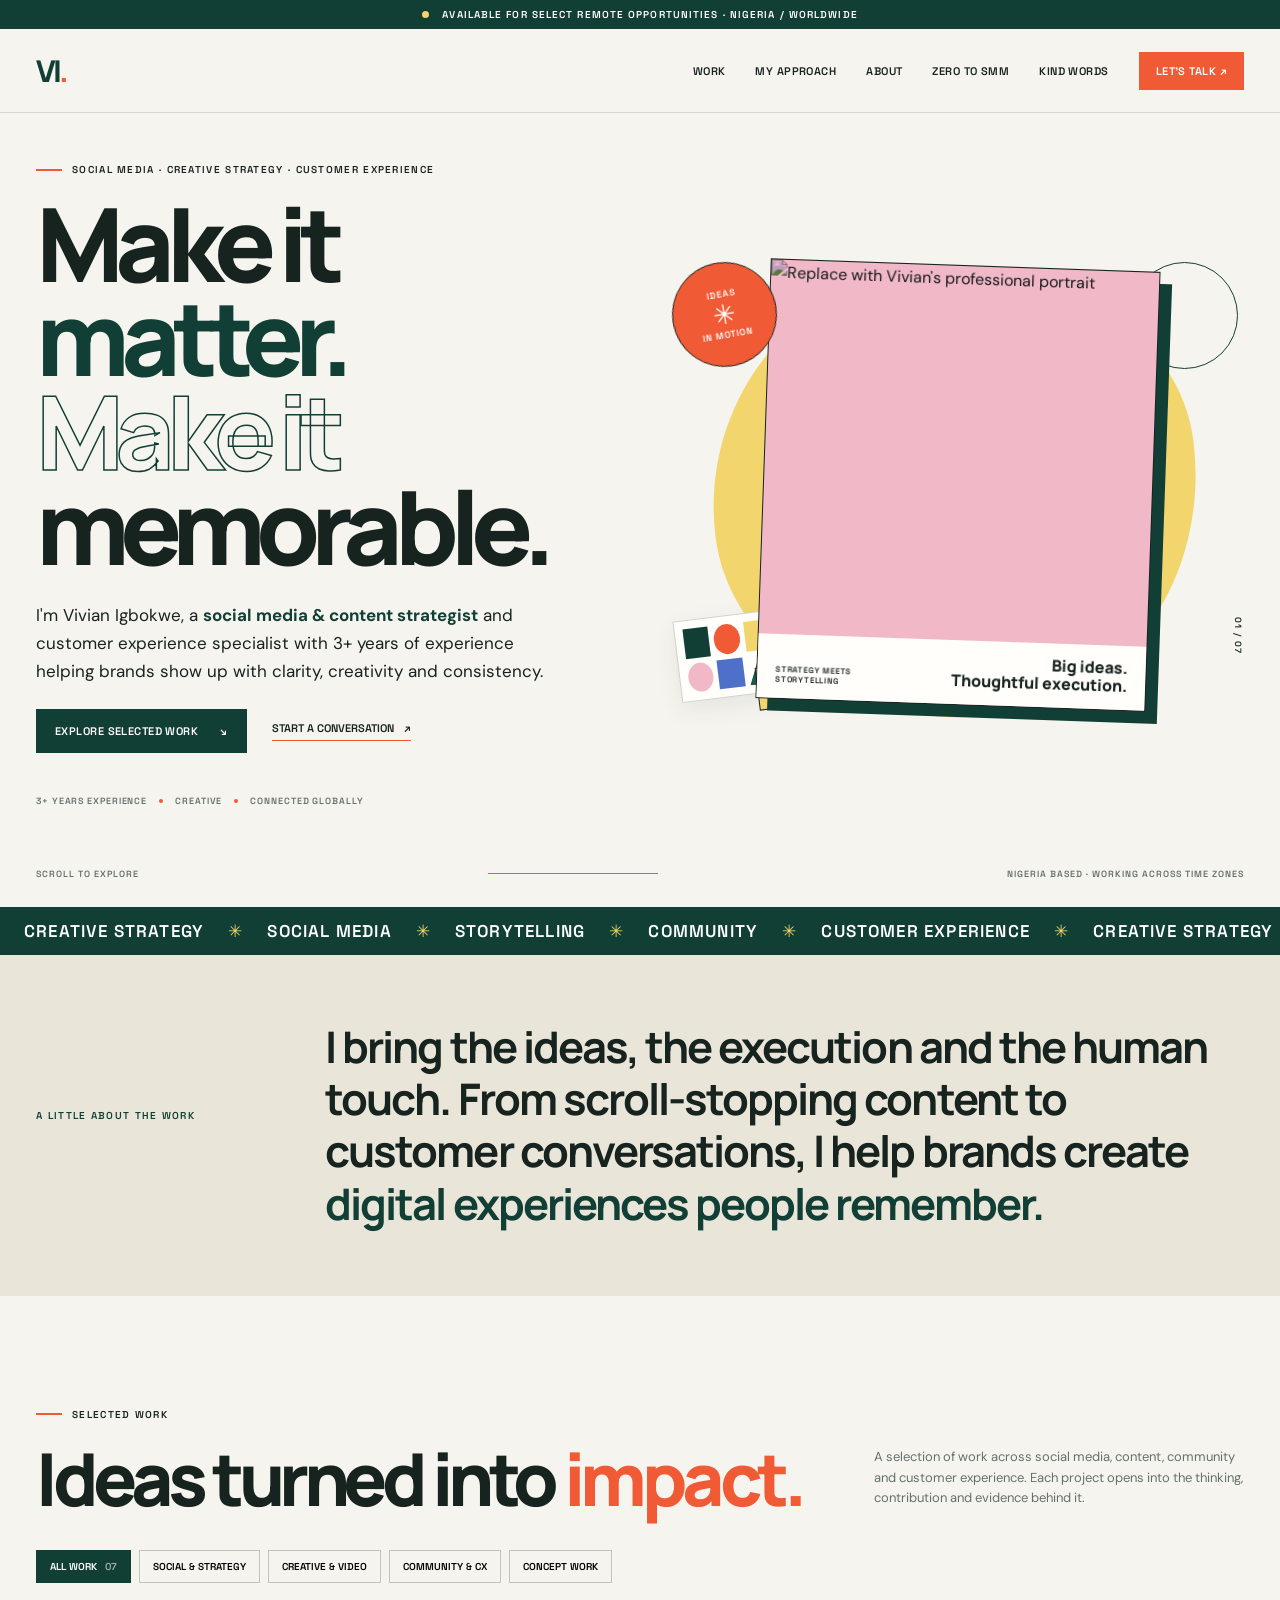
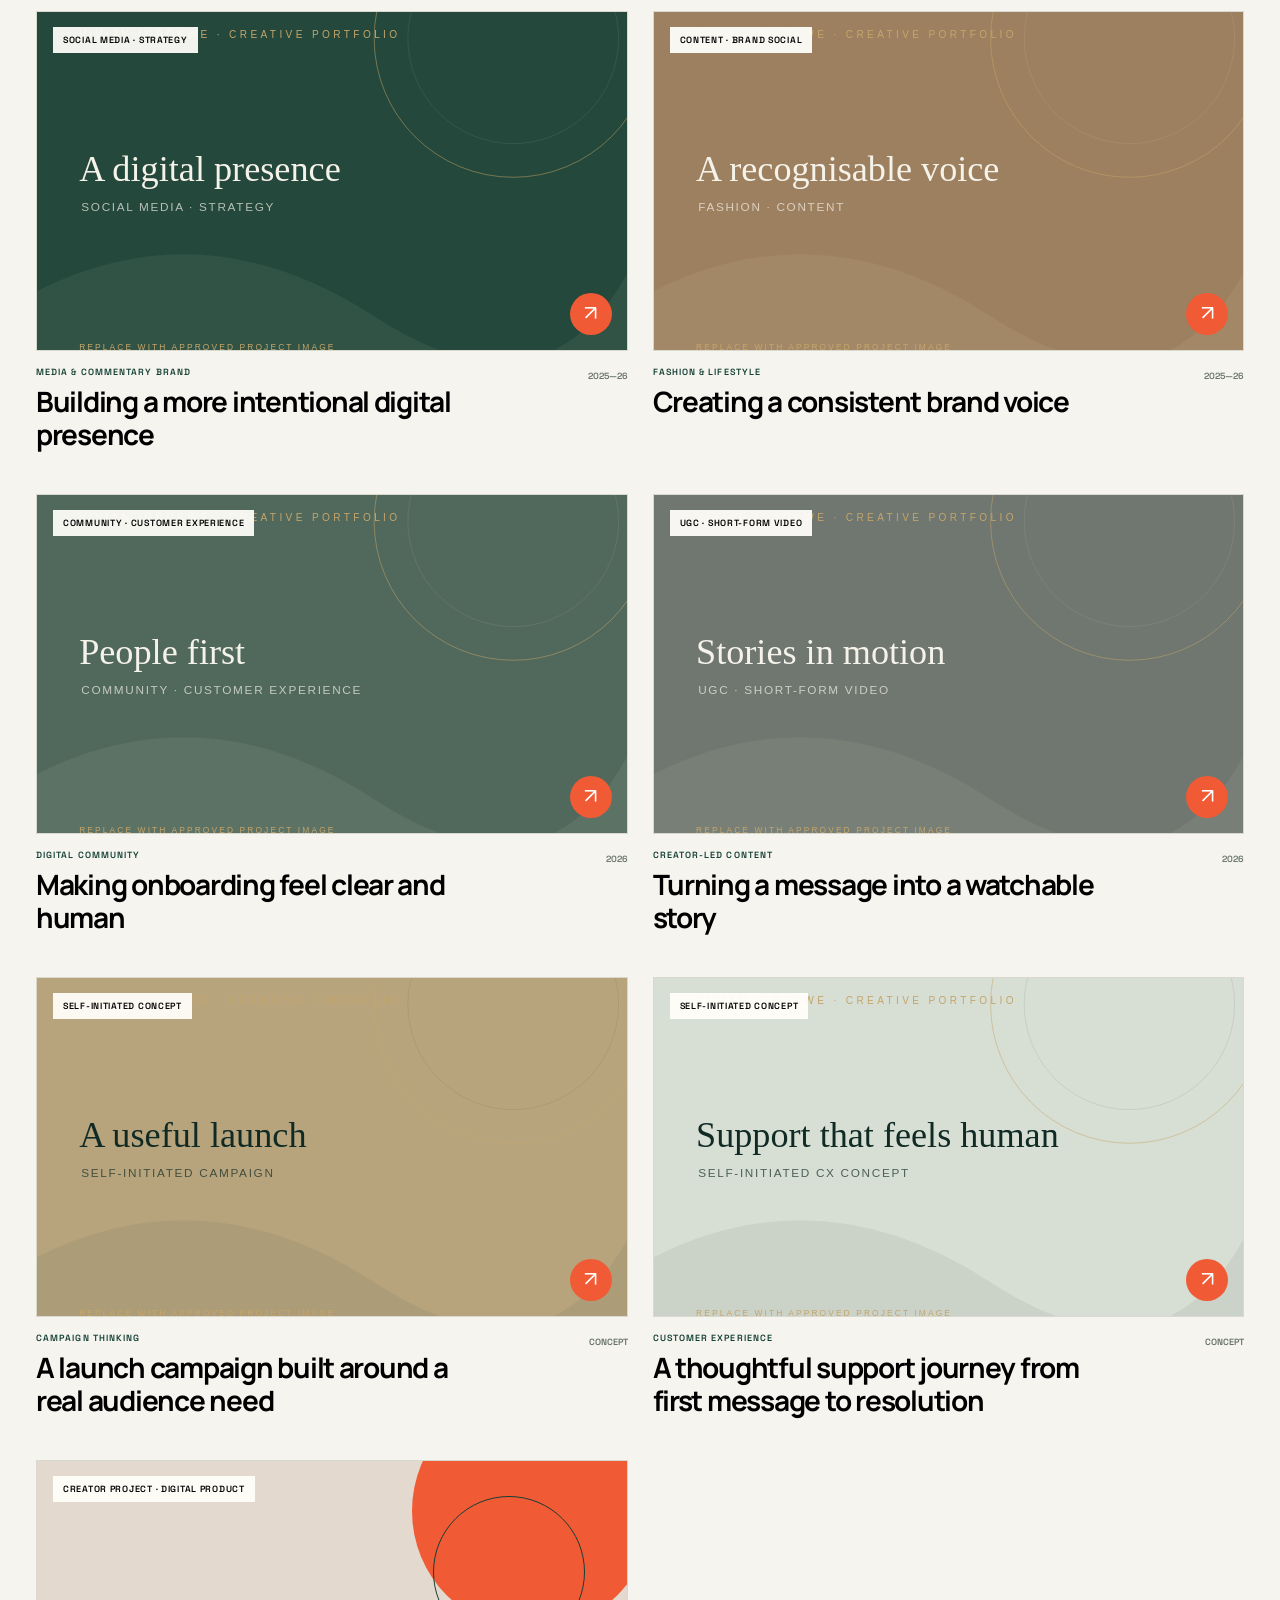
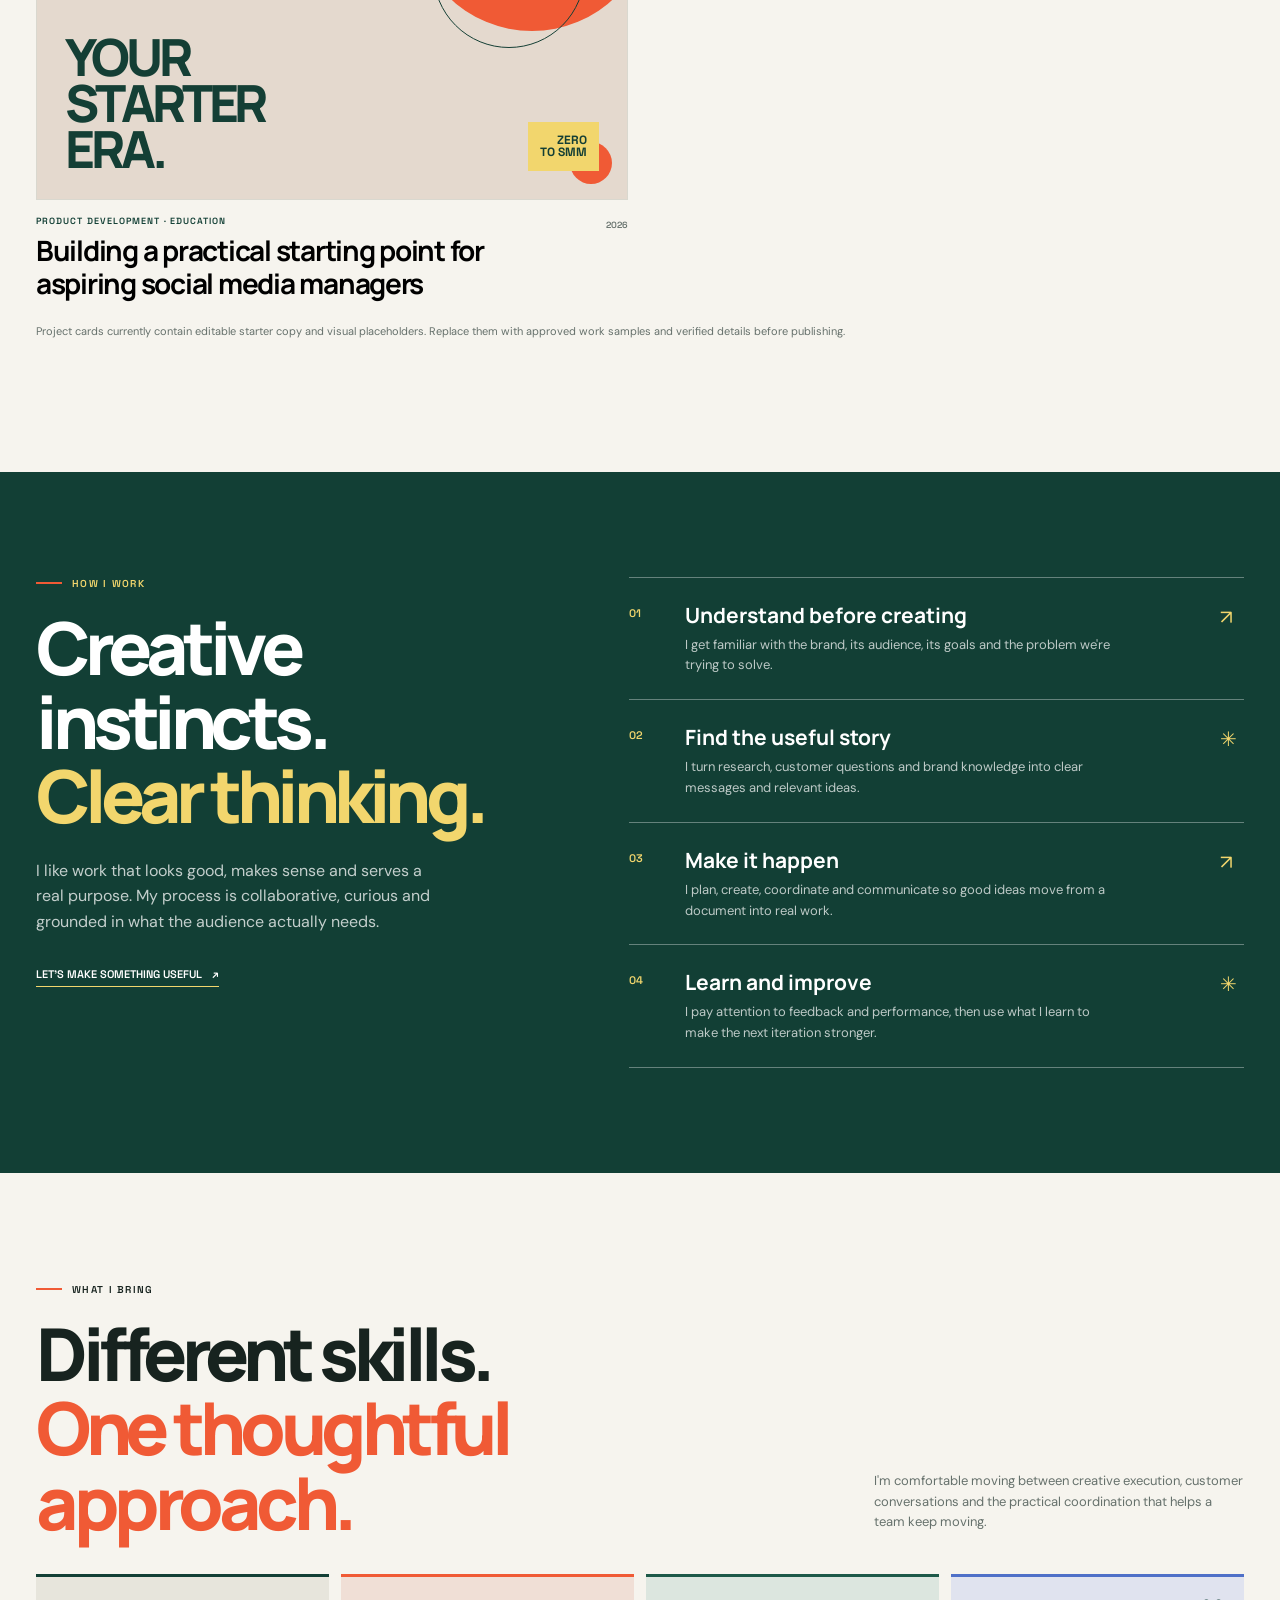
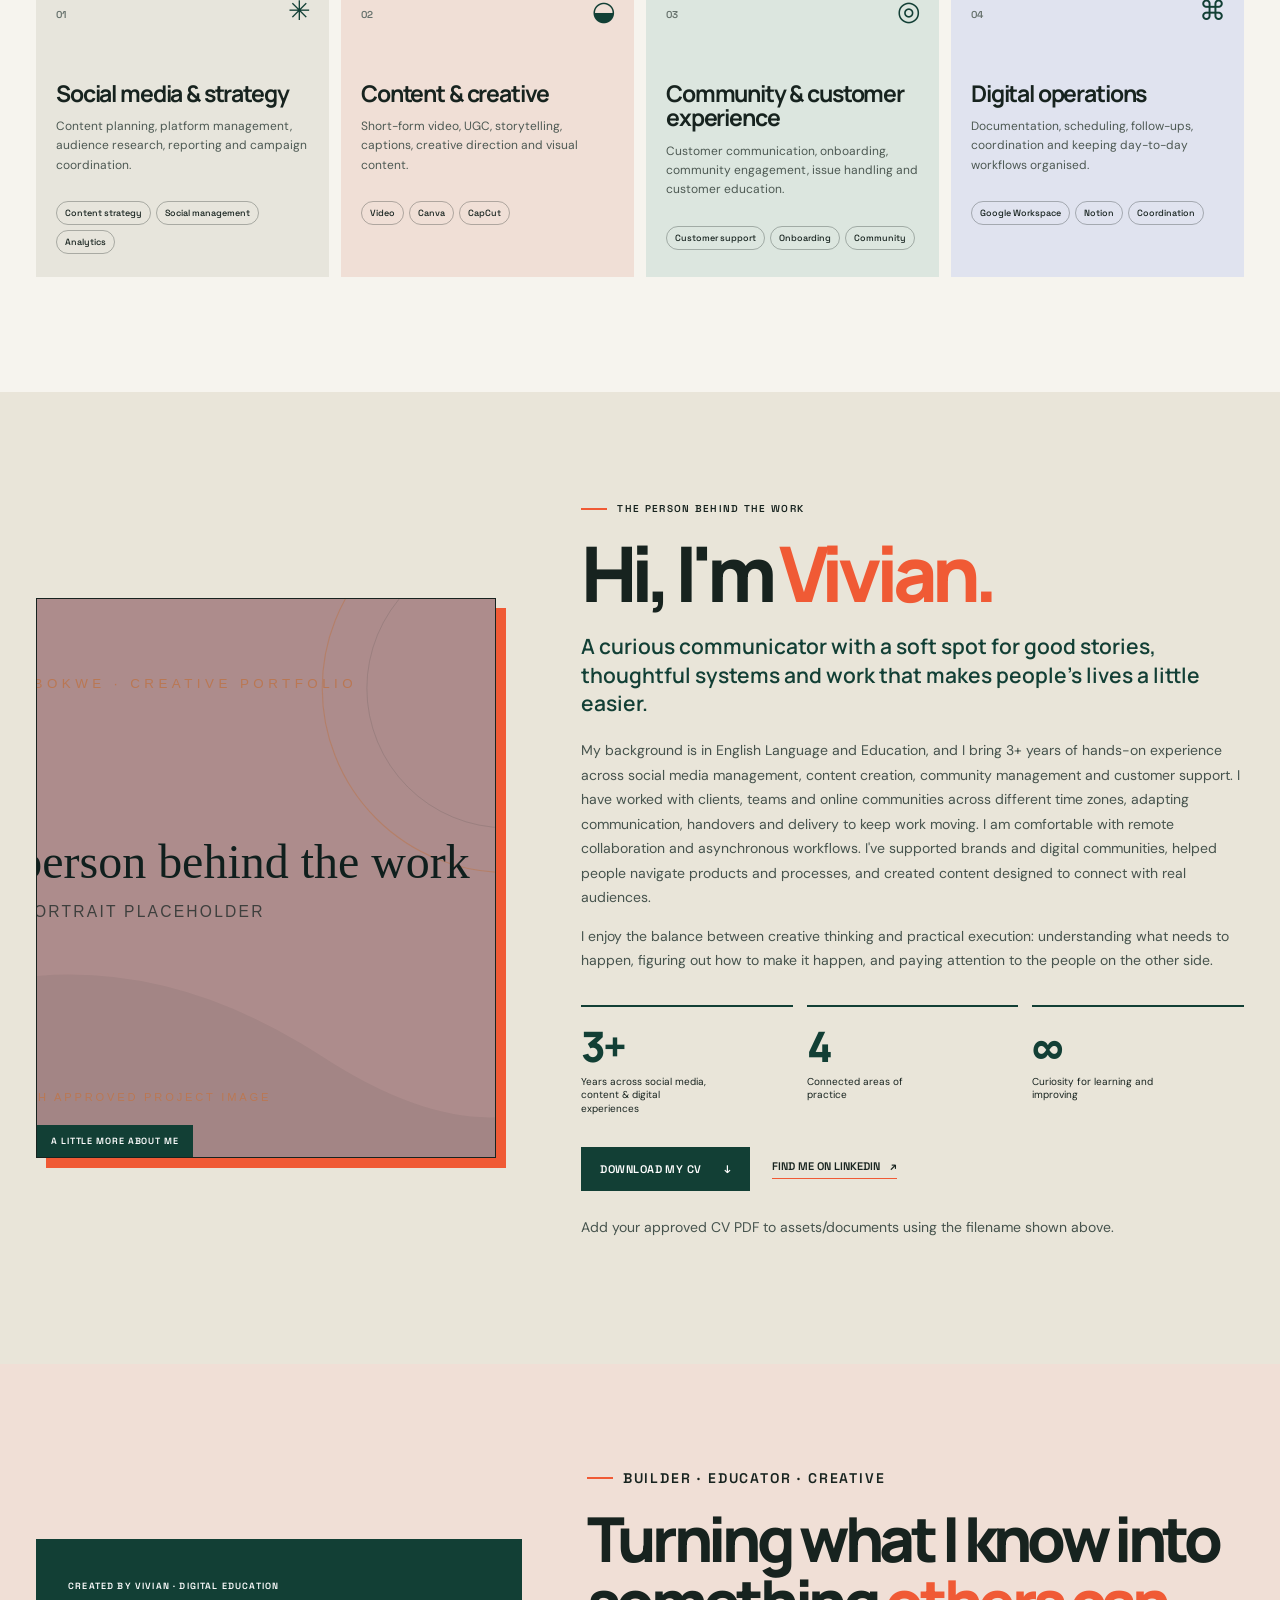
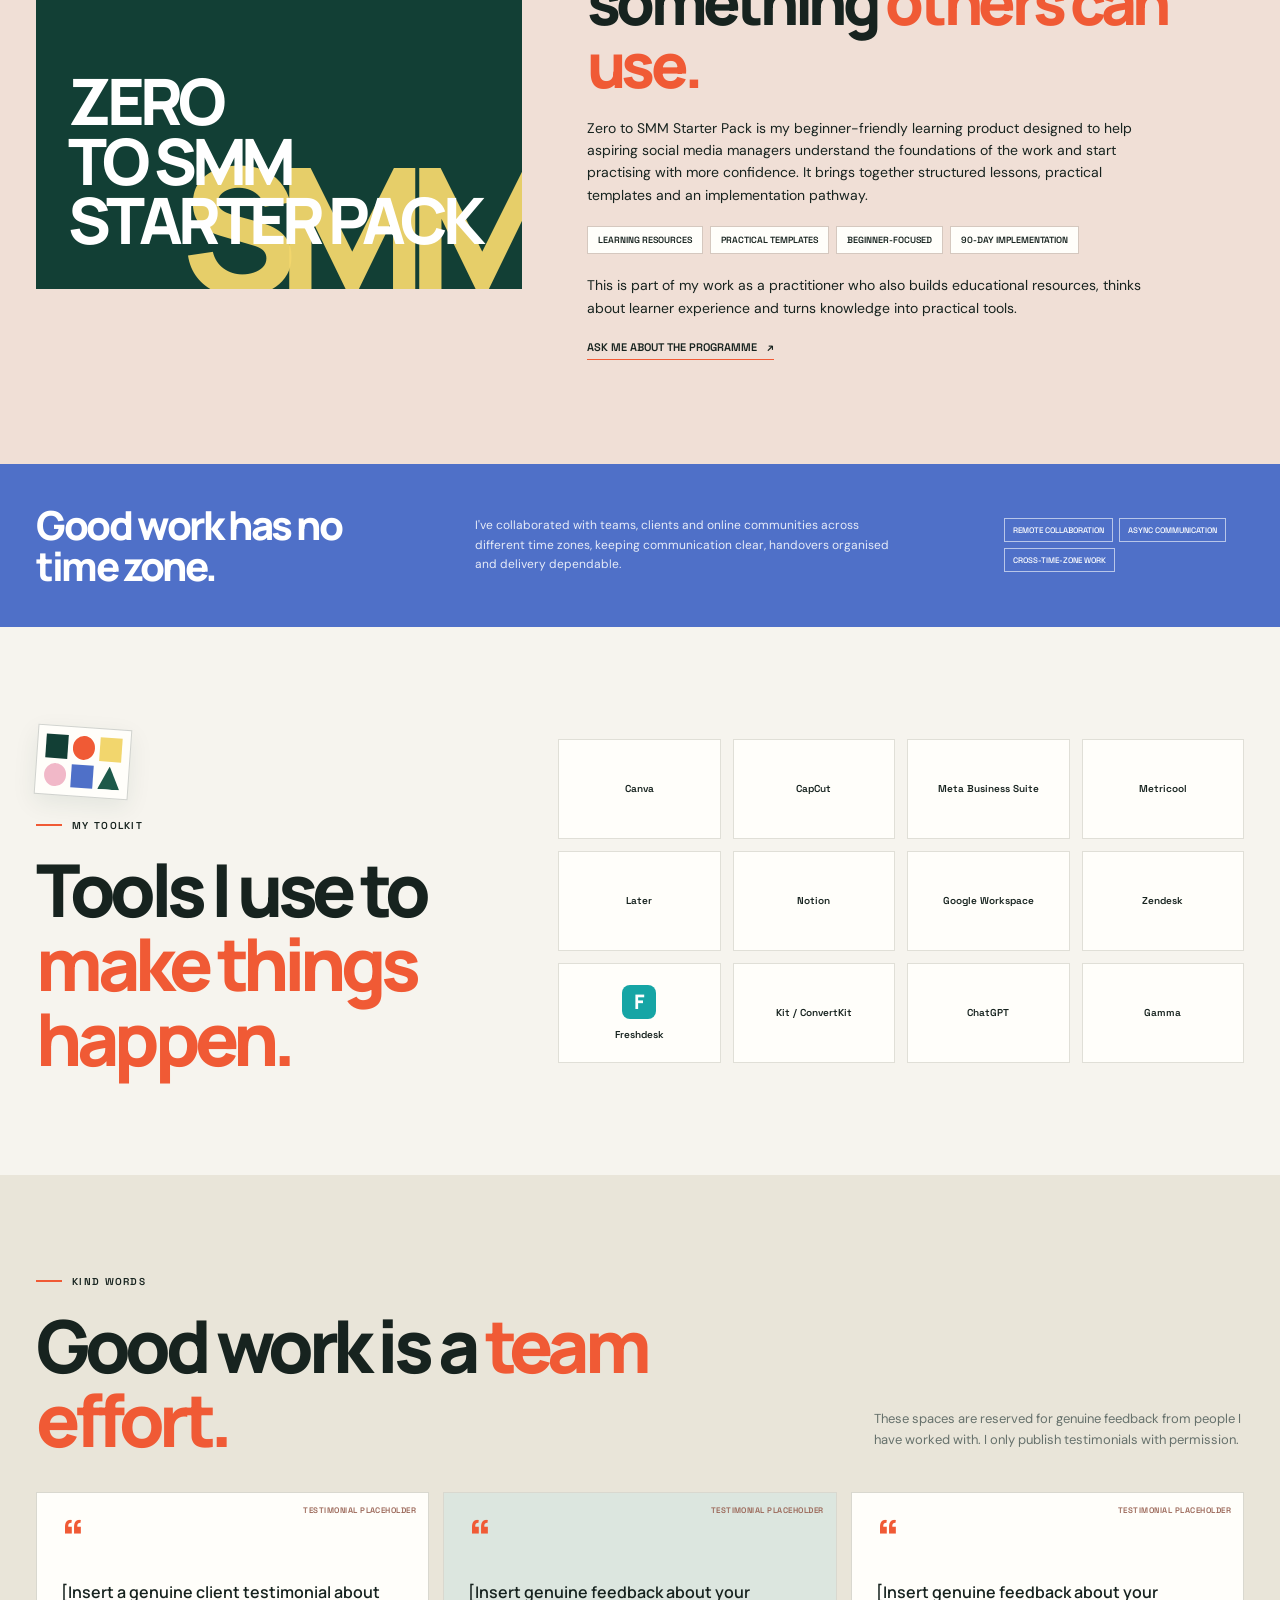
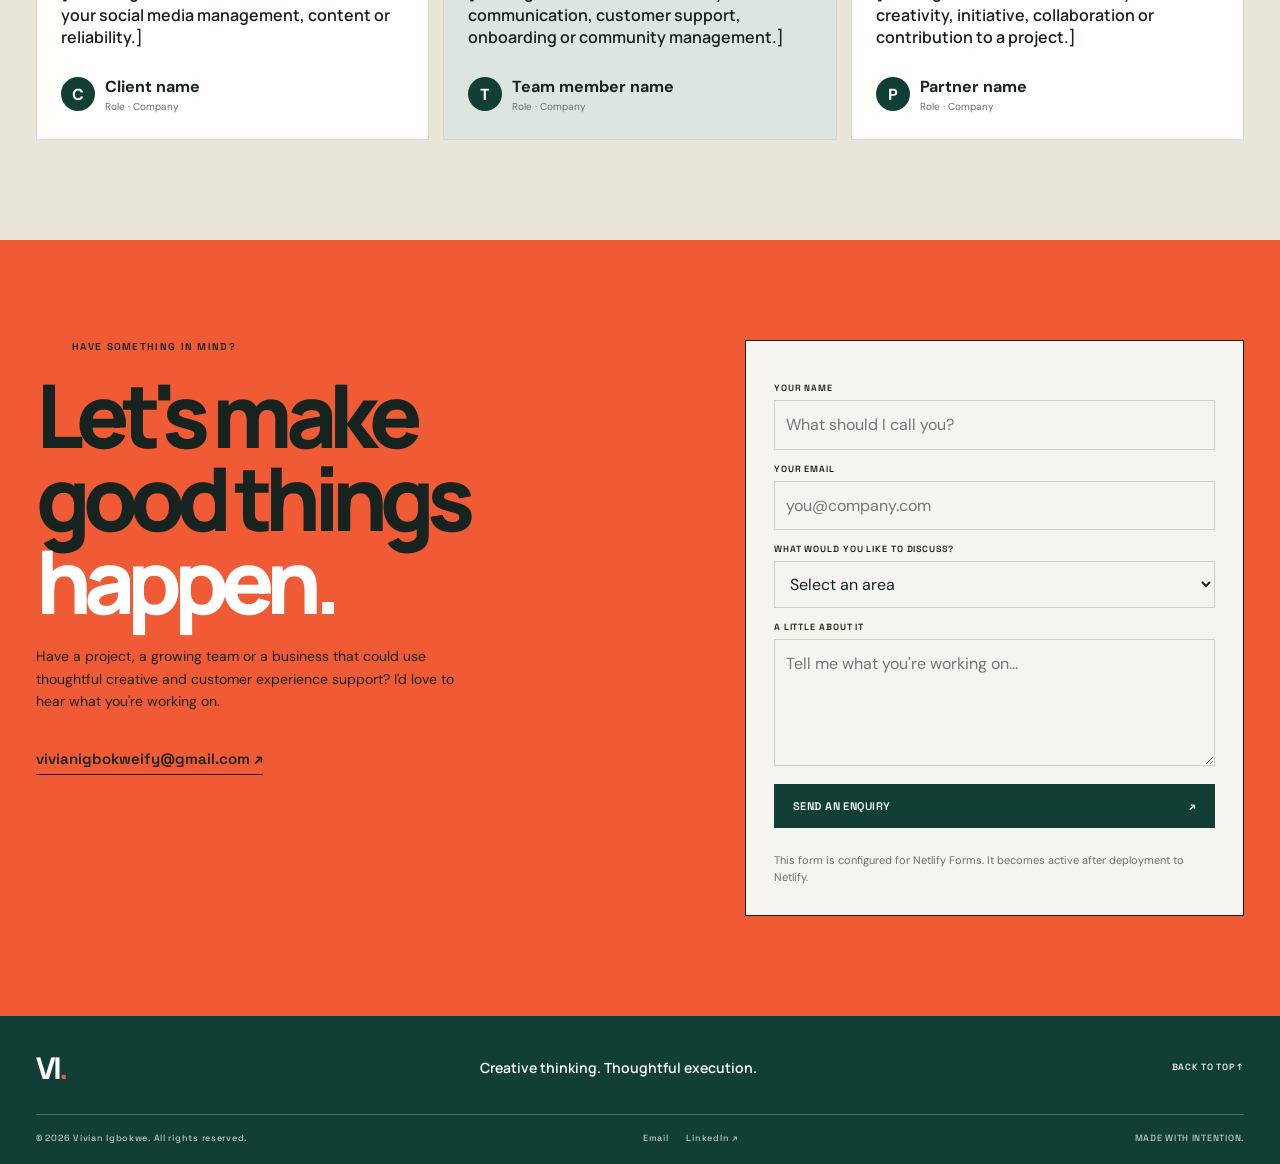
==== commit 565896e6: "main potrait" ====
--- a/vivian-igbokwe-creative-portfolio-enhanced/vivian-creative-portfolio/index.html
+++ b/vivian-igbokwe-creative-portfolio-enhanced/vivian-creative-portfolio/index.html
@@ -42,7 +42,7 @@
       <div class="hero-art reveal"><div class="pattern-tile pattern-hero" aria-hidden="true"><span></span><span></span><span></span><span></span><span></span><span></span><b>V.</b></div>
         <div class="hero-orbit orbit-one"></div><div class="hero-orbit orbit-two"></div>
         <div class="hero-image-frame">
-          <img src="assets/images/vivian-portrait-placeholder.svg" alt="Replace with Vivian's professional portrait">
+          <img src="assets/images/vivian-portrait.jpg" alt="Replace with Vivian's professional portrait">
           <div class="portrait-note"><span>STRATEGY MEETS STORYTELLING</span><strong>Big ideas.<br>Thoughtful execution.</strong></div>
         </div>
         <div class="floating-stamp"><span>IDEAS</span><b>✳</b><span>IN MOTION</span></div>
